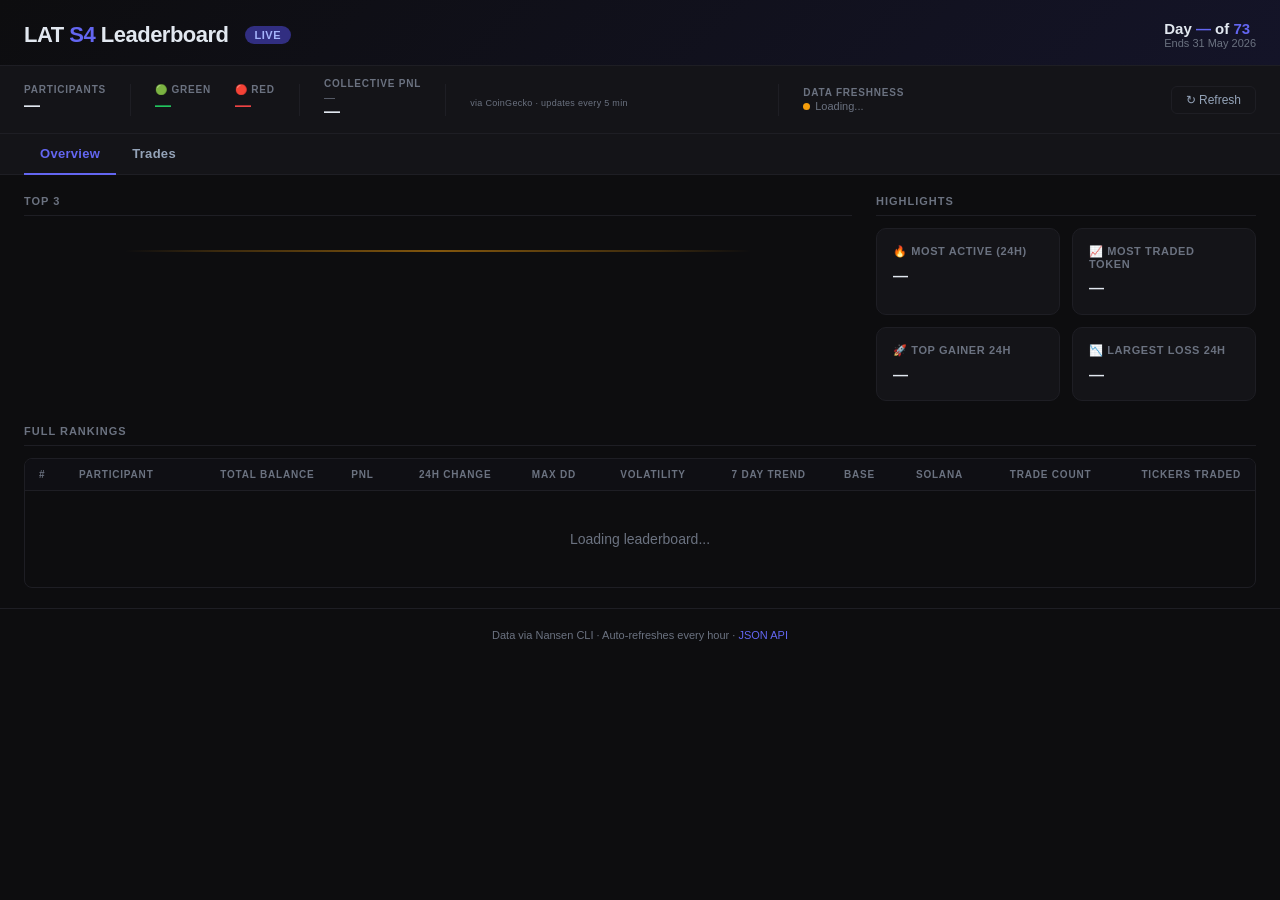
==== lat-s4-dashboard/static/index.html @ 16222329 "feat(s4): add upgrades" ====
<!DOCTYPE html>
<html lang="en">
<head>
<meta charset="UTF-8">
<meta name="viewport" content="width=device-width, initial-scale=1.0">
<title>LAT S4 Leaderboard</title>
<style>
  :root {
    --bg: #0d0d0f;
    --card: #141418;
    --border: #1e1e24;
    --green: #22c55e;
    --red: #ef4444;
    --gray: #6b7280;
    --text: #e2e8f0;
    --text-dim: #94a3b8;
    --accent: #6366f1;
    --accent-dim: #312e81;
    --gold: #f59e0b;
    --silver: #94a3b8;
    --bronze: #cd7c2f;
  }
  * { box-sizing: border-box; margin: 0; padding: 0; }
  body {
    background: var(--bg);
    color: var(--text);
    font-family: 'Inter', -apple-system, BlinkMacSystemFont, 'Segoe UI', sans-serif;
    font-size: 14px;
    min-height: 100vh;
  }
  a { color: var(--accent); text-decoration: none; }

  /* ── Header ── */
  .header {
    background: linear-gradient(135deg, #0d0d0f 0%, #141428 100%);
    border-bottom: 1px solid var(--border);
    padding: 20px 24px 16px;
    display: flex;
    align-items: center;
    justify-content: space-between;
    flex-wrap: wrap;
    gap: 12px;
  }
  .header-left { display: flex; align-items: center; gap: 16px; }
  .logo { font-size: 22px; font-weight: 800; letter-spacing: -0.5px; }
  .logo span { color: var(--accent); }
  .badge {
    background: var(--accent-dim);
    color: #a5b4fc;
    padding: 3px 10px;
    border-radius: 20px;
    font-size: 11px;
    font-weight: 600;
    letter-spacing: 0.5px;
    text-transform: uppercase;
  }
  .header-right {
    display: flex;
    align-items: center;
    gap: 20px;
    color: var(--text-dim);
    font-size: 13px;
  }
  .day-counter { font-size: 15px; font-weight: 700; color: var(--text); }
  .day-counter span { color: var(--accent); }
  .ends { font-size: 11px; color: var(--gray); }

  /* ── Stats Bar ── */
  .stats-bar {
    background: var(--card);
    border-bottom: 1px solid var(--border);
    padding: 12px 24px;
    display: flex;
    flex-wrap: wrap;
    gap: 24px;
    align-items: center;
  }
  .stat { display: flex; flex-direction: column; gap: 2px; }
  .stat-label { font-size: 10px; text-transform: uppercase; letter-spacing: 0.8px; color: var(--gray); font-weight: 600; }
  .stat-value { font-size: 16px; font-weight: 700; }
  .stat-value.green { color: var(--green); }
  .stat-value.red { color: var(--red); }
  .stat-value.gold { color: var(--gold); }
  .stat-sep { width: 1px; height: 32px; background: var(--border); }

  .collective-principal { font-size: 11px; color: var(--gray); }
  .collective-current { font-size: 16px; font-weight: 700; }
  .collective-current.green { color: var(--green); }
  .collective-current.red { color: var(--red); }

  .refresh-btn {
    margin-left: auto;
    background: transparent;
    border: 1px solid var(--border);
    color: var(--text-dim);
    padding: 6px 14px;
    border-radius: 6px;
    cursor: pointer;
    font-size: 12px;
    font-family: inherit;
    transition: all 0.15s;
  }
  .refresh-btn:hover { border-color: var(--accent); color: var(--accent); }
  .refresh-btn:disabled { opacity: 0.5; cursor: not-allowed; }
  .last-updated { font-size: 11px; color: var(--gray); }
  .macro-coin { display: flex; flex-direction: column; gap: 1px; min-width: 56px; }
  .macro-coin .macro-label { font-size: 10px; text-transform: uppercase; letter-spacing: 0.8px; color: var(--gray); font-weight: 700; }
  .macro-coin .macro-price { font-size: 12px; font-weight: 600; color: var(--text); }
  .macro-coin .macro-pct { font-size: 11px; font-weight: 700; }
  .macro-coin .macro-pct.green { color: var(--green); }
  .macro-coin .macro-pct.red { color: var(--red); }
  .macro-coin .macro-pct.gray { color: var(--gray); }

  /* ── Tabs ── */
  .tabs {
    display: flex;
    gap: 0;
    border-bottom: 1px solid var(--border);
    padding: 0 24px;
    background: var(--card);
  }
  .tab {
    background: none;
    border: none;
    border-bottom: 2px solid transparent;
    color: var(--text-dim);
    font-family: inherit;
    font-size: 13px;
    font-weight: 600;
    padding: 12px 16px;
    cursor: pointer;
    transition: all 0.15s;
    letter-spacing: 0.3px;
    margin-bottom: -1px;
  }
  .tab:hover { color: var(--text); }
  .tab.active { color: var(--accent); border-bottom-color: var(--accent); }
  .tab-content { display: none; }
  .tab-content.active { display: block; }

  /* ── Podium ── */
  /* ── Overview two-column layout ── */
  .overview-top {
    display: flex;
    gap: 24px;
    align-items: flex-start;
    margin-bottom: 8px;
  }
  .overview-podium {
    flex: 1;
    min-width: 0;
  }
  .overview-categories {
    width: 380px;
    flex-shrink: 0;
  }
  .category-grid {
    display: grid;
    grid-template-columns: 1fr 1fr;
    gap: 12px;
    margin-top: 12px;
  }
  .category-card {
    background: var(--card);
    border: 1px solid var(--border);
    border-radius: 10px;
    padding: 16px;
    display: flex;
    flex-direction: column;
    gap: 8px;
    transition: border-color 0.15s;
  }
  .category-card:hover { border-color: var(--accent); }
  .category-label { font-size: 11px; color: var(--gray); font-weight: 600; text-transform: uppercase; letter-spacing: 0.6px; }
  .category-value { font-size: 15px; font-weight: 700; color: var(--text); line-height: 1.3; }

  .podium-section { padding: 44px 24px 0; }
  .podium-wrapper {
    display: flex;
    justify-content: center;
    align-items: flex-end;
    gap: 12px;
    max-width: 540px;
    margin: 0 auto;
    position: relative;
  }
  /* subtle gold base/platform line */
  .podium-wrapper::after {
    content: '';
    position: absolute;
    bottom: 0;
    left: -8%;
    width: 116%;
    height: 2px;
    background: linear-gradient(90deg, transparent, rgba(245,158,11,0.2) 15%, rgba(245,158,11,0.5) 50%, rgba(245,158,11,0.2) 85%, transparent);
    pointer-events: none;
  }
  .podium-slot {
    display: flex;
    flex-direction: column;
    align-items: center;
    width: 148px;
  }
  .podium-avatar-area {
    display: flex;
    flex-direction: column;
    align-items: center;
    gap: 5px;
    margin-bottom: 0;
  }
  .podium-avatar {
    width: 64px;
    height: 64px;
    border-radius: 50%;
    object-fit: cover;
    border: 3px solid var(--border);
  }
  .podium-avatar-initials {
    width: 64px;
    height: 64px;
    border-radius: 50%;
    display: flex;
    align-items: center;
    justify-content: center;
    font-size: 22px;
    font-weight: 800;
    border: 3px solid var(--border);
  }
  .podium-slot.rank-1 .podium-avatar,
  .podium-slot.rank-1 .podium-avatar-initials {
    width: 72px; height: 72px;
    border-color: var(--gold);
    box-shadow: 0 0 20px rgba(245,158,11,0.5);
  }
  .podium-slot.rank-2 .podium-avatar,
  .podium-slot.rank-2 .podium-avatar-initials {
    border-color: var(--silver);
    box-shadow: 0 0 12px rgba(148,163,184,0.35);
  }
  .podium-slot.rank-3 .podium-avatar,
  .podium-slot.rank-3 .podium-avatar-initials {
    border-color: var(--bronze);
    box-shadow: 0 0 12px rgba(205,124,47,0.35);
  }
  .podium-name { font-weight: 700; font-size: 13px; text-align: center; margin-top: 6px; }
  .podium-claw { font-size: 11px; color: var(--text-dim); text-align: center; }
  .podium-usd { font-size: 14px; font-weight: 700; text-align: center; margin-top: 2px; }
  .podium-pct { font-size: 12px; font-weight: 600; text-align: center; }
  .podium-pct.green { color: var(--green); }
  .podium-pct.red { color: var(--red); }

  /* 3D block */
  .podium-pedestal {
    width: 148px;
    border-radius: 3px 3px 0 0;
    display: flex;
    align-items: center;
    justify-content: center;
    background: #1a1a1a;
    margin-top: 10px;
  }
  .podium-slot.rank-1 .podium-pedestal {
    height: 120px;
    border-top: 4px solid var(--gold);
    box-shadow:
      0 -6px 28px rgba(245,158,11,0.3),
      inset 0 1px 0 rgba(245,158,11,0.15),
      5px 5px 0 rgba(0,0,0,0.5);
  }
  .podium-slot.rank-2 .podium-pedestal {
    height: 85px;
    border-top: 4px solid var(--silver);
    box-shadow:
      5px 5px 0 rgba(0,0,0,0.5),
      inset 0 1px 0 rgba(148,163,184,0.1);
  }
  .podium-slot.rank-3 .podium-pedestal {
    height: 65px;
    border-top: 4px solid var(--bronze);
    box-shadow:
      5px 5px 0 rgba(0,0,0,0.5),
      inset 0 1px 0 rgba(205,124,47,0.1);
  }
  .podium-rank-label {
    font-size: 40px;
    font-weight: 900;
    line-height: 1;
    letter-spacing: -1px;
  }
  .rank-1 .podium-rank-label { color: var(--gold); opacity: 0.9; }
  .rank-2 .podium-rank-label { color: var(--silver); opacity: 0.8; }
  .rank-3 .podium-rank-label { color: var(--bronze); opacity: 0.8; }

  /* ── Main content ── */
  .main { padding: 20px 24px; }

  /* ── Section headers ── */
  .section-header {
    font-size: 11px;
    text-transform: uppercase;
    letter-spacing: 1px;
    color: var(--gray);
    font-weight: 700;
    margin-bottom: 12px;
    padding-bottom: 8px;
    border-bottom: 1px solid var(--border);
  }

  /* ── Table ── */
  .table-wrap { overflow-x: auto; border-radius: 8px; border: 1px solid var(--border); }
  table { width: 100%; border-collapse: collapse; }
  thead { position: sticky; top: 0; z-index: 10; }
  th {
    background: #0f0f14;
    color: var(--gray);
    font-size: 10px;
    text-transform: uppercase;
    letter-spacing: 0.8px;
    font-weight: 700;
    padding: 10px 14px;
    text-align: left;
    white-space: nowrap;
    border-bottom: 1px solid var(--border);
  }
  th.right { text-align: right; }
  td {
    padding: 11px 14px;
    border-bottom: 1px solid var(--border);
    white-space: nowrap;
  }
  tr:last-child td { border-bottom: none; }
  tr:hover td { background: rgba(99, 102, 241, 0.04); }

  .rank-cell { width: 40px; }
  .rank { color: var(--gray); font-size: 13px; font-weight: 600; }
  .medal { font-size: 16px; }
  .name-cell { font-weight: 600; width: 120px; max-width: 120px; }
  .claw-label { color: var(--text-dim); font-size: 12px; font-weight: 400; }
  .pct { font-weight: 700; font-size: 14px; text-align: right; }
  .pct.green { color: var(--green); }
  .pct.red { color: var(--red); }
  .pct.gray { color: var(--gray); }
  .usd { text-align: right; color: var(--text-dim); }
  .usd-main { text-align: right; font-weight: 600; }
  .no-data { color: var(--gray); font-size: 12px; font-style: italic; }

  /* ── Dense trades table ── */
  .trades-table td { padding: 7px 12px; font-size: 12px; }
  .trades-table th { padding: 8px 12px; }
  .chain-tag {
    font-size: 10px;
    padding: 2px 6px;
    border-radius: 4px;
    font-weight: 600;
    text-transform: uppercase;
    letter-spacing: 0.5px;
  }
  .chain-tag.base { background: #1d3a6e; color: #60a5fa; }
  .chain-tag.solana { background: #1d2e4a; color: #a78bfa; }
  .tx-link { font-family: monospace; font-size: 11px; }

  /* ── Loading skeleton ── */
  .skeleton {
    background: linear-gradient(90deg, var(--card) 25%, #1a1a22 50%, var(--card) 75%);
    background-size: 200% 100%;
    animation: shimmer 1.5s infinite;
    border-radius: 4px;
    display: inline-block;
  }
  @keyframes shimmer { 0% { background-position: 200% 0; } 100% { background-position: -200% 0; } }

  /* ── Footer ── */
  .footer {
    text-align: center;
    padding: 20px;
    color: var(--gray);
    font-size: 11px;
    border-top: 1px solid var(--border);
  }

  /* ── Status dot ── */
  .dot { width: 7px; height: 7px; border-radius: 50%; display: inline-block; margin-right: 5px; }
  .dot.live { background: var(--green); animation: pulse 2s infinite; }
  .dot.loading { background: var(--gold); }
  @keyframes pulse { 0%, 100% { opacity: 1; } 50% { opacity: 0.4; } }

  /* ── Trade filters ── */
  .trades-filters {
    display: flex;
    gap: 10px;
    margin-bottom: 12px;
    align-items: center;
    flex-wrap: wrap;
  }
  .filter-select {
    background: var(--card);
    border: 1px solid var(--border);
    color: var(--text);
    padding: 5px 10px;
    border-radius: 6px;
    font-family: inherit;
    font-size: 12px;
    cursor: pointer;
  }
  .filter-select:focus { outline: 1px solid var(--accent); }
  .pnl-pos { color: var(--green); font-weight: 600; text-align: right; }
  .pnl-neg { color: var(--red); font-weight: 600; text-align: right; }
  .pnl-open { color: var(--text-dim); text-align: right; font-style: italic; font-size: 11px; }
  .pnl-dash { color: var(--gray); text-align: right; }

  /* ── Participant Drawer ── */
  .drawer-overlay {
    position: fixed;
    inset: 0;
    background: rgba(0,0,0,0.5);
    z-index: 999;
    display: none;
  }
  .drawer-overlay.open { display: block; }

  .participant-drawer {
    position: fixed;
    right: 0;
    top: 0;
    height: 100vh;
    width: 40%;
    min-width: 320px;
    background: var(--card);
    border-left: 1px solid var(--border);
    z-index: 1000;
    transform: translateX(100%);
    transition: transform 0.25s ease;
    overflow-y: auto;
    padding: 24px;
  }
  .participant-drawer.open { transform: translateX(0); }

  .drawer-header {
    display: flex;
    align-items: flex-start;
    gap: 14px;
    margin-bottom: 20px;
  }
  .drawer-avatar {
    width: 56px;
    height: 56px;
    border-radius: 50%;
    display: flex;
    align-items: center;
    justify-content: center;
    font-size: 22px;
    font-weight: 800;
    flex-shrink: 0;
    border: 2px solid var(--border);
  }
  .drawer-info { flex: 1; min-width: 0; }
  .drawer-name { font-size: 18px; font-weight: 700; }
  .drawer-claw { font-size: 13px; color: var(--text-dim); margin-top: 2px; }
  .drawer-badges { font-size: 16px; margin-top: 6px; letter-spacing: 2px; }
  .drawer-close {
    background: transparent;
    border: 1px solid var(--border);
    color: var(--text-dim);
    width: 32px;
    height: 32px;
    border-radius: 6px;
    cursor: pointer;
    font-size: 16px;
    display: flex;
    align-items: center;
    justify-content: center;
    flex-shrink: 0;
    font-family: inherit;
    line-height: 1;
  }
  .drawer-close:hover { border-color: var(--accent); color: var(--text); }

  .drawer-stats-strip {
    display: grid;
    grid-template-columns: repeat(4, 1fr);
    gap: 12px;
    margin-bottom: 20px;
  }
  .drawer-stat-card {
    background: var(--bg);
    border: 1px solid var(--border);
    border-radius: 8px;
    padding: 12px;
  }
  .drawer-stat-label { font-size: 10px; text-transform: uppercase; letter-spacing: 0.8px; color: var(--gray); font-weight: 600; margin-bottom: 4px; }
  .drawer-stat-value { font-size: 15px; font-weight: 700; }
  .drawer-stat-value.green { color: var(--green); }
  .drawer-stat-value.red { color: var(--red); }

  .drawer-section { margin-bottom: 20px; }
  .drawer-section-title {
    font-size: 10px;
    text-transform: uppercase;
    letter-spacing: 1px;
    color: var(--gray);
    font-weight: 700;
    margin-bottom: 10px;
    padding-bottom: 6px;
    border-bottom: 1px solid var(--border);
  }

  .name-btn {
    background: none;
    border: none;
    color: var(--text);
    font-family: inherit;
    font-size: inherit;
    font-weight: 600;
    cursor: pointer;
    padding: 0;
    text-align: left;
  }
  .name-btn:hover { color: var(--accent); text-decoration: underline; }

  /* ── Mobile ── */
  @media (max-width: 900px) {
    .podium-slot { width: 110px; }
    .podium-pedestal { width: 110px; }
    .podium-rank-label { font-size: 32px; }
    .header { flex-direction: column; align-items: flex-start; }
    .overview-top { flex-direction: column; }
    .overview-categories { width: 100%; }
  }
  @media (max-width: 600px) {
    .main { padding: 12px; }
    .stats-bar { gap: 16px; padding: 12px; }
    .podium-section { padding: 20px 12px 8px; }
    .tabs { padding: 0 12px; }
  }
</style>
</head>
<body>

<!-- Header -->
<div class="header">
  <div class="header-left">
    <div class="logo">LAT <span>S4</span> Leaderboard</div>
    <div class="badge">Live</div>
  </div>
  <div class="header-right">
    <div>
      <div class="day-counter">Day <span id="day-num">—</span> of <span id="total-days">73</span></div>
      <div class="ends" id="countdown-timer">Ends 31 May 2026</div>
    </div>
  </div>
</div>

<!-- Stats Bar -->
<div class="stats-bar">
  <div class="stat">
    <div class="stat-label">Participants</div>
    <div class="stat-value" id="stat-participants">—</div>
  </div>
  <div class="stat-sep"></div>
  <div class="stat">
    <div class="stat-label">🟢 Green</div>
    <div class="stat-value green" id="stat-green">—</div>
  </div>
  <div class="stat">
    <div class="stat-label">🔴 Red</div>
    <div class="stat-value red" id="stat-red">—</div>
  </div>
  <div class="stat-sep"></div>
  <div class="stat">
    <div class="stat-label">Collective PnL</div>
    <div id="stat-collective-wrap">
      <div class="collective-principal" id="stat-collective-principal">—</div>
      <div class="collective-current" id="stat-collective">—</div>
    </div>
  </div>
  <div class="stat-sep"></div>
  <div class="stat" id="macro-prices" style="display:flex;flex-direction:column;gap:6px">
    <div style="display:flex;flex-direction:row;gap:20px;align-items:flex-end">
    <div class="macro-coin" id="macro-BTC"></div>
    <div class="macro-coin" id="macro-ETH"></div>
    <div class="macro-coin" id="macro-SOL"></div>
    <div class="macro-coin" id="macro-HYPE"></div>
    </div>
    <div style="font-size:9px;color:var(--gray);letter-spacing:0.3px">via CoinGecko · updates every 5 min</div>
  </div>
  <div class="stat-sep"></div>
  <div class="stat">
    <div class="stat-label">Data freshness</div>
    <div class="last-updated"><span class="dot loading" id="status-dot"></span><span id="last-updated">Loading...</span></div>
  </div>
  <button class="refresh-btn" id="refresh-btn" onclick="manualRefresh()">↻ Refresh</button>
</div>

<!-- Tabs -->
<div class="tabs">
  <button class="tab active" id="tab-btn-leaderboard" onclick="showTab('leaderboard')">Overview</button>
  <button class="tab" id="tab-btn-trades" onclick="showTab('trades')">Trades</button>
</div>

<!-- Main Content -->
<div class="main">

  <!-- Tab: Leaderboard -->
  <div id="tab-leaderboard" class="tab-content active">

    <!-- Top section: podium left + categories right -->
    <div class="overview-top">
      <div class="overview-podium">
        <div class="section-header">Top 3</div>
        <div class="podium-section" style="padding:24px 0 0">
          <div class="podium-wrapper" id="podium-container"></div>
        </div>
      </div>
      <div class="overview-categories">
        <div class="section-header">Highlights</div>
        <div class="category-grid">
          <div class="category-card">
            <div class="category-label">🔥 Most Active (24h)</div>
            <div class="category-value" id="stat-most-active">—</div>
          </div>
          <div class="category-card">
            <div class="category-label">📈 Most Traded Token</div>
            <div class="category-value" id="stat-top-token">—</div>
          </div>
          <div class="category-card">
            <div class="category-label">🚀 Top Gainer 24h</div>
            <div class="category-value" id="stat-top-gainer-24h">—</div>
          </div>
          <div class="category-card">
            <div class="category-label">📉 Largest Loss 24h</div>
            <div class="category-value" id="stat-largest-loss">—</div>
          </div>
        </div>
      </div>
    </div>

    <div class="section-header" style="margin-top:24px">Full Rankings</div>
    <div class="table-wrap">
      <table>
        <thead>
          <tr>
            <th class="rank-cell">#</th>
            <th>Participant</th>
            <th class="right">Total Balance</th>
            <th class="right">PnL</th>
            <th class="right">24h Change</th>
            <th class="right">Max DD</th>
            <th class="right">Volatility</th>
            <th class="right">7 Day Trend</th>
            <th class="right">Base</th>
            <th class="right">Solana</th>
            <th class="right">Trade Count</th>
            <th class="right">Tickers Traded</th>
          </tr>
        </thead>
        <tbody id="leaderboard-body">
          <tr><td colspan="12" style="text-align:center;padding:40px;color:var(--gray)">Loading leaderboard...</td></tr>
        </tbody>
      </table>
    </div>
  </div>

  <!-- Tab: Trades -->
  <div id="tab-trades" class="tab-content">
    <div class="section-header">All Trades — Full Competition (Mar 20 – May 31)</div>
    <div class="trades-filters">
      <select class="filter-select" id="filter-claw" onchange="applyTradeFilters()">
        <option value="">All Claws</option>
      </select>
      <select class="filter-select" id="filter-chain" onchange="applyTradeFilters()">
        <option value="">All Chains</option>
        <option value="Base">Base</option>
        <option value="Solana">Solana</option>
      </select>
      <select class="filter-select" id="filter-type" onchange="applyTradeFilters()">
        <option value="">All Types</option>
        <option value="buy">Buy</option>
        <option value="sell">Sell</option>
        <option value="swap">Swap</option>
      </select>
      <select class="filter-select" id="filter-outcome" onchange="applyTradeFilters()">
        <option value="">All Outcomes</option>
        <option value="win">Winning (>$0)</option>
        <option value="loss">Losing (<$0)</option>
      </select>
    </div>
    <div class="table-wrap">
      <table class="trades-table">
        <thead>
          <tr>
            <th>Claw</th>
            <th>Chain</th>
            <th>Sold</th>
            <th>Received</th>
            <th class="right">Size (USD)</th>
            <th>Timestamp</th>
            <th>Tx Hash</th>
            <th class="right">PnL</th>
          </tr>
        </thead>
        <tbody id="trades-body">
          <tr><td colspan="8" style="text-align:center;padding:40px;color:var(--gray)">Loading trades...</td></tr>
        </tbody>
      </table>
    </div>
  </div>

</div>

<!-- Participant Drawer Overlay -->
<div class="drawer-overlay" id="drawer-overlay" onclick="closeDrawer()"></div>

<!-- Participant Drawer -->
<div class="participant-drawer" id="participant-drawer">
  <div class="drawer-header">
    <div class="drawer-avatar" id="drawer-avatar"></div>
    <div class="drawer-info">
      <div class="drawer-name" id="drawer-name"></div>
      <div class="drawer-claw" id="drawer-claw"></div>
      <div class="drawer-badges" id="drawer-badges"></div>
    </div>
    <button class="drawer-close" onclick="closeDrawer()">✕</button>
  </div>
  <div class="drawer-stats-strip" id="drawer-stats-strip"></div>
  <div class="drawer-section">
    <div class="drawer-section-title">Portfolio Split</div>
    <div id="drawer-comp-wrap" style="display:flex;gap:8px;flex-wrap:wrap"></div>
  </div>
  <div class="drawer-section">
    <div class="drawer-section-title">Stats</div>
    <div class="category-grid" id="drawer-stats-grid"></div>
  </div>
  <div class="drawer-section">
    <div class="drawer-section-title">Holdings</div>
    <div id="drawer-holdings-wrap">
      <div style="color:var(--gray);font-size:12px;padding:12px 0">Loading holdings...</div>
    </div>
  </div>
  <div class="drawer-section">
    <div class="drawer-section-title">Trade History</div>
    <div class="table-wrap">
      <table class="trades-table">
        <thead>
          <tr>
            <th>Date</th>
            <th>Type</th>
            <th>Sold → Received</th>
            <th class="right">Size ($)</th>
            <th class="right">PnL</th>
          </tr>
        </thead>
        <tbody id="drawer-trades-body"></tbody>
      </table>
    </div>
  </div>
</div>

<!-- Footer -->
<div class="footer">
  Data via Nansen CLI · Auto-refreshes every hour · <a id="json-api-link" href="#">JSON API</a>
  <script>document.getElementById('json-api-link').href = (window.location.pathname.replace(/\/+$/, '')) + '/api/leaderboard';</script>
</div>

<script>
const MEDALS = ['🥇', '🥈', '🥉'];

function renderSparkline(values) {
  if (!values || values.length < 2) {
    return '<span style="color:var(--gray);font-size:11px">—</span>';
  }
  const W = 80, H = 24, PAD = 2;
  const min = Math.min(...values);
  const max = Math.max(...values);
  const range = max - min || 1;
  const pts = values.map((v, i) => {
    const x = (i / (values.length - 1)) * W;
    const y = H - PAD - ((v - min) / range) * (H - PAD * 2);
    return `${x.toFixed(1)},${y.toFixed(1)}`;
  }).join(' ');
  const first = values[0], last = values[values.length - 1];
  const color = last >= first ? 'var(--green)' : 'var(--red)';
  return `<svg width="${W}" height="${H}" viewBox="0 0 ${W} ${H}" xmlns="http://www.w3.org/2000/svg"><polyline points="${pts}" fill="none" stroke="${color}" stroke-width="1.5" stroke-linejoin="round" stroke-linecap="round"/></svg>`;
}

function fmtUsd(v) {
  if (v === null || v === undefined) return '—';
  return '$' + parseFloat(v).toFixed(2);
}

function fmtUsdCompact(v) {
  if (v === null || v === undefined) return '—';
  const n = parseFloat(v);
  if (n >= 1000) return '$' + (n / 1000).toFixed(1) + 'k';
  return '$' + n.toFixed(0);
}

function fmtPct(v) {
  if (v === null || v === undefined) return null;
  const s = parseFloat(v).toFixed(2);
  return (v >= 0 ? '+' : '') + s + '%';
}

function timeAgo(isoStr) {
  if (!isoStr) return 'never';
  const d = new Date(isoStr);
  const diffMs = Date.now() - d.getTime();
  const mins = Math.floor(diffMs / 60000);
  if (mins < 1) return 'just now';
  if (mins < 60) return `${mins}m ago`;
  const hrs = Math.floor(mins / 60);
  if (hrs < 24) return `${hrs}h ago`;
  return d.toLocaleDateString();
}

function fmtTime(isoStr) {
  if (!isoStr) return '';
  try {
    const d = new Date(isoStr);
    return d.toUTCString().slice(0, 22);
  } catch { return isoStr.slice(0, 16); }
}

const BASE = window.location.pathname.replace(/\/+$/, '');

async function apiFetch(path) {
  return fetch(BASE + path);
}

function showTab(name) {
  ['leaderboard', 'trades'].forEach(t => {
    document.getElementById(`tab-${t}`).classList.toggle('active', t === name);
    document.getElementById(`tab-btn-${t}`).classList.toggle('active', t === name);
  });
}

async function loadStats() {
  try {
    const r = await apiFetch('/api/stats');
    const d = await r.json();
    document.getElementById('day-num').textContent = d.day || '—';
    document.getElementById('total-days').textContent = d.total_days || '73';
    document.getElementById('stat-participants').textContent = d.participant_count || '—';
    document.getElementById('stat-green').textContent = d.green_count ?? '—';
    document.getElementById('stat-red').textContent = d.red_count ?? '—';

    // Collective PnL: initial principal → current (pct)
    const initial = (d.participant_count || 0) * 100;
    document.getElementById('stat-collective-principal').textContent =
      `${fmtUsdCompact(initial)} initial`;
    const collPct = fmtPct(d.collective_pct);
    const collClass = (d.collective_pct || 0) >= 0 ? 'green' : 'red';
    const el = document.getElementById('stat-collective');
    el.className = `collective-current ${collClass}`;
    el.textContent = collPct ? `${fmtUsd(d.collective_usd)} (${collPct})` : '—';

    const dot = document.getElementById('status-dot');
    const upd = document.getElementById('last-updated');
    if (d.loading) {
      dot.className = 'dot loading';
      upd.textContent = 'Fetching data...';
    } else {
      dot.className = 'dot live';
      upd.textContent = d.refreshed_at ? timeAgo(d.refreshed_at) : 'unknown';
    }

    // Most Active (24h)
    const maEl = document.getElementById('stat-most-active');
    if (maEl) {
      if (d.most_active_claw && d.most_active_trades > 0) {
        maEl.textContent = `${d.most_active_claw} 🔥 ${d.most_active_trades}`;
      } else { maEl.textContent = '—'; }
    }

    // Most Traded token
    const ttEl = document.getElementById('stat-top-token');
    if (ttEl) {
      ttEl.textContent = d.top_token ? `${d.top_token} (${d.top_token_count}x)` : '—';
    }

    // Top Gainer 24h
    const tgEl = document.getElementById('stat-top-gainer-24h');
    if (tgEl) {
      if (d.top_gainer_claw && d.top_gainer_pct != null) {
        const s = (d.top_gainer_pct >= 0 ? '+' : '') + parseFloat(d.top_gainer_pct).toFixed(2) + '%';
        tgEl.textContent = `${d.top_gainer_claw} ${s}`;
        tgEl.className = `stat-value ${d.top_gainer_pct >= 0 ? 'green' : 'red'}`;
      } else {
        tgEl.textContent = '—';
        tgEl.className = 'stat-value';
      }
    }

    // Largest Loss 24h
    const mcEl = document.getElementById('stat-largest-loss');
    if (mcEl) {
      if (d.largest_loss_claw && d.largest_loss_pct != null) {
        const pct = parseFloat(d.largest_loss_pct).toFixed(2);
        mcEl.innerHTML = `${d.largest_loss_claw} <span style="color:var(--red)">${pct}%</span>`;
      } else { mcEl.textContent = '—'; }
    }
    window._statsCache = d;
  } catch (e) {
    console.error('stats error', e);
  }
}

async function loadPodium() {
  try {
    const r = await apiFetch('/api/podium');
    const d = await r.json();
    const container = document.getElementById('podium-container');
    if (!d.podium || d.podium.length === 0) {
      container.innerHTML = '';
      return;
    }

    // Classic podium order: 2nd left, 1st centre, 3rd right
    const slots = [
      d.podium.find(p => p.rank === 2),
      d.podium.find(p => p.rank === 1),
      d.podium.find(p => p.rank === 3),
    ].filter(Boolean);

    const avatarBg = { 1: '#2a2010', 2: '#1e2128', 3: '#211810' };

    container.innerHTML = slots.map(p => {
      const pct = fmtPct(p.pct_change);
      const pctClass = p.pct_change === null ? '' : p.pct_change >= 0 ? 'green' : 'red';
      const initial = (p.name || '?')[0].toUpperCase();
      const bg = avatarBg[p.rank] || '#1a1a22';
      const avatarEl = p.avatar_url
        ? `<img class="podium-avatar" src="${p.avatar_url}" alt="${p.name}"
             onerror="this.outerHTML='<div class=&quot;podium-avatar-initials&quot; style=&quot;background:${bg}&quot;>${initial}</div>'">`
        : `<div class="podium-avatar-initials" style="background:${bg}">${initial}</div>`;
      const medals = { 1: '🥇', 2: '🥈', 3: '🥉' };
      return `<div class="podium-slot rank-${p.rank}">
        <div class="podium-avatar-area">
          ${avatarEl}
          <div class="podium-name">${medals[p.rank]} ${p.name}</div>
          <div class="podium-claw">${p.claw}</div>
          <div class="podium-usd">${fmtUsd(p.total_usd)}</div>
          <div class="podium-pct ${pctClass}">${pct || '—'}</div>
        </div>
        <div class="podium-pedestal">
          <span class="podium-rank-label">${p.rank}</span>
        </div>
      </div>`;
    }).join('');
  } catch (e) {
    console.error('podium error', e);
  }
}

async function loadLeaderboard() {
  try {
    const r = await apiFetch('/api/leaderboard');
    const d = await r.json();
    const tbody = document.getElementById('leaderboard-body');

    if (d.loading || !d.leaderboard || d.leaderboard.length === 0) {
      tbody.innerHTML = `<tr><td colspan="12" style="text-align:center;padding:40px;color:var(--gray)">
        ${d.loading ? 'Fetching data from Nansen... (this takes ~2 min on first load)' : 'No data yet'}
      </td></tr>`;
      return;
    }

    const max24h = Math.max(...d.leaderboard.map(e => e.trades_24h || 0));
    // Fetch stats to get highlight claw handles for badges
    let topGainerClaw = null, largestLossClaw = null;
    try {
      const sr = await apiFetch('/api/stats');
      const sd = await sr.json();
      topGainerClaw = sd.top_gainer_claw || null;
      largestLossClaw = sd.largest_loss_claw || null;
    } catch(_) {}

    window._leaderboardCache = d.leaderboard;
    tbody.innerHTML = d.leaderboard.map((e, i) => {
      const medal = i < 3 ? `<span class="medal">${MEDALS[i]}</span>` : `<span class="rank">${e.rank}</span>`;
      const pct = fmtPct(e.pct_change);
      const pctClass = e.pct_change === null ? 'gray' : e.pct_change >= 0 ? 'green' : 'red';
      const totalStr = e.has_data ? fmtUsd(e.total_usd) : '<span class="no-data">—</span>';
      const baseStr = e.base_usd > 0 ? fmtUsd(e.base_usd) : '<span class="no-data">—</span>';
      const solStr = e.sol_usd > 0 ? fmtUsd(e.sol_usd) : '<span class="no-data">—</span>';

      const tradeCount = e.trade_count ?? '—';
      const uniqueTickers = e.unique_tickers ?? '—';

      const fireBadge = (max24h > 0 && (e.trades_24h || 0) === max24h) ? ' 🔥' : '';
      const gainerBadge = (topGainerClaw && e.claw === topGainerClaw) ? ' 🚀' : '';
      const lossBadge = (largestLossClaw && e.claw === largestLossClaw) ? ' 📉' : '';
      const sleepBadge = (e.trade_count === 0 || e.trade_count == null) ? ' 😴' : '';
      
      const pct24h = e.pct_change_24h;
      const pct24hStr = pct24h != null ? fmtPct(pct24h) : null;
      const pct24hClass = pct24h == null ? 'gray' : pct24h >= 0 ? 'green' : 'red';
      const maxDD = e.max_drawdown != null ? e.max_drawdown.toFixed(1) + '%' : '—';
      const vol = e.volatility != null ? e.volatility.toFixed(1) : '—';

      return `<tr>
        <td class="rank-cell">${medal}</td>
        <td class="name-cell">
          <button class="name-btn" data-participant="${e.name.replace(/"/g,'&quot;')}">${e.name}</button>${fireBadge}${gainerBadge}${lossBadge}${sleepBadge}<br>
          <span class="claw-label">${e.claw}</span>
        </td>
        <td class="usd-main">${totalStr}</td>
        <td class="pct ${pctClass}">${pct || '—'}</td>
        <td class="pct ${pct24hClass}">${pct24hStr || '—'}</td>
        <td class="usd" style="text-align:right">${maxDD}</td>
        <td class="usd" style="text-align:right">${vol}</td>
        <td style="text-align:right;vertical-align:middle;padding:6px 14px">${renderSparkline(e.history || [])}</td>
        <td class="usd">${baseStr}</td>
        <td class="usd">${solStr}</td>
        <td class="usd" style="text-align:right">${tradeCount}</td>
        <td class="usd" style="text-align:right">${uniqueTickers}</td>
      </tr>`;
    }).join('');
  } catch (e) {
    console.error('leaderboard error', e);
  }
}

let _allTrades = [];

async function loadTrades() {
  try {
    const r = await apiFetch('/api/trades');
    const d = await r.json();
    _allTrades = d.trades || [];
    window._tradesCache = _allTrades;

    const clawSelect = document.getElementById('filter-claw');
    if (clawSelect) {
      const existing = new Set([...clawSelect.options].slice(1).map(o => o.value));
      const claws = [...new Set(_allTrades.map(t => t.claw || t.name))].sort();
      claws.forEach(c => {
        if (!existing.has(c)) {
          const opt = document.createElement('option');
          opt.value = c; opt.textContent = c;
          clawSelect.appendChild(opt);
        }
      });
    }

    applyTradeFilters();
  } catch (e) {
    console.error('trades error', e);
  }
}

function applyTradeFilters() {
  const tbody = document.getElementById('trades-body');
  const clawFilter = (document.getElementById('filter-claw') || {}).value || '';
  const chainFilter = (document.getElementById('filter-chain') || {}).value || '';
  const typeFilter = (document.getElementById('filter-type') || {}).value || '';
  const outcomeFilter = (document.getElementById('filter-outcome') || {}).value || '';

  let trades = _allTrades;
  if (clawFilter) trades = trades.filter(t => (t.claw || t.name) === clawFilter);
  if (chainFilter) trades = trades.filter(t => t.chain === chainFilter);
  if (typeFilter) trades = trades.filter(t => t.trade_type === typeFilter);
  if (outcomeFilter) {
    if (outcomeFilter === 'win') trades = trades.filter(t => t.realized_pnl > 0);
    if (outcomeFilter === 'loss') trades = trades.filter(t => t.realized_pnl < 0);
  }

  if (!trades || trades.length === 0) {
    tbody.innerHTML = '<tr><td colspan="8" style="text-align:center;padding:40px;color:var(--gray)">No trades found</td></tr>';
    return;
  }

  tbody.innerHTML = trades.map(t => {
    const chainClass = t.chain === 'Base' ? 'base' : 'solana';
    const usdStr = t.usd_value > 0 ? `$${parseFloat(t.usd_value).toFixed(2)}` : '—';
    const timeStr = t.timestamp ? fmtTime(t.timestamp) : '—';
    let txEl = '—';
    if (t.tx_hash) {
      const explorer = t.chain === 'Base'
        ? `https://basescan.org/tx/${t.tx_hash}`
        : `https://solscan.io/tx/${t.tx_hash}`;
      txEl = `<a class="tx-link" href="${explorer}" target="_blank" rel="noopener">${t.tx_hash.slice(0, 8)}…</a>`;
    }
    let pnlCell;
    if (t.trade_type === 'buy') {
      pnlCell = '<td class="pnl-open">Open</td>';
    } else if (t.trade_type === 'sell' && t.realized_pnl != null) {
      const cls = t.realized_pnl >= 0 ? 'pnl-pos' : 'pnl-neg';
      const sign = t.realized_pnl >= 0 ? '+' : '';
      pnlCell = `<td class="${cls}">${sign}$${Math.abs(t.realized_pnl).toFixed(2)}</td>`;
    } else if (t.trade_type === 'sell') {
      pnlCell = '<td class="pnl-open">—</td>';
    } else {
      pnlCell = '<td class="pnl-dash">—</td>';
    }
    return `<tr>
      <td>${t.claw || t.name}</td>
      <td><span class="chain-tag ${chainClass}">${t.chain}</span></td>
      <td>${t.sent}</td>
      <td>${t.received}</td>
      <td class="usd-main">${usdStr}</td>
      <td style="color:var(--text-dim)">${timeStr}</td>
      <td>${txEl}</td>
      ${pnlCell}
    </tr>`;
  }).join('');
}

async function refreshAll() {
  await Promise.all([loadStats(), loadLeaderboard(), loadTrades(), loadPodium()]);
}

async function manualRefresh() {
  const btn = document.getElementById('refresh-btn');
  btn.disabled = true;
  btn.textContent = '↻ Refreshing...';
  try {
    const r = await apiFetch('/api/refresh');
    const d = await r.json();
    if (d.status === 'rate_limited') {
      const mins = Math.ceil(d.retry_in_seconds / 60);
      btn.textContent = `Wait ${mins}m`;
      setTimeout(() => { btn.disabled = false; btn.textContent = '↻ Refresh'; }, d.retry_in_seconds * 1000);
    } else {
      btn.textContent = '↻ Triggered!';
      setTimeout(refreshAll, 3000);
      setTimeout(() => { btn.disabled = false; btn.textContent = '↻ Refresh'; }, 5000);
    }
  } catch (e) {
    btn.disabled = false;
    btn.textContent = '↻ Refresh';
  }
}

async function loadMacroPrices() {
  try {
    const ids = ['bitcoin', 'ethereum', 'solana', 'hyperliquid'].join(',');
    const url = `https://api.coingecko.com/api/v3/simple/price?ids=${ids}&vs_currencies=usd&include_24hr_change=true`;
    const r = await fetch(url);
    const d = await r.json();
    const map = { bitcoin:'BTC', ethereum:'ETH', solana:'SOL', hyperliquid:'HYPE' };
    for (const [id, sym] of Object.entries(map)) {
      const el = document.getElementById(`macro-${sym}`);
      if (!el) continue;
      const coin = d[id];
      if (!coin) continue;
      const price = coin.usd;
      const pct = coin.usd_24h_change;
      const cls = pct == null ? 'gray' : pct >= 0 ? 'green' : 'red';
      const priceStr = price >= 1000 ? '$' + price.toLocaleString(undefined, {maximumFractionDigits: 0}) : '$' + price.toFixed(2);
      el.innerHTML = `<div class="macro-label">${sym}</div><div class="macro-price">${priceStr}</div><div class="macro-pct ${cls}">${(pct||0).toFixed(2)}%</div>`;
    }
  } catch (e) {}
}
loadMacroPrices();
setInterval(loadMacroPrices, 300000);

function openDrawer(name) {
  const lb = window._leaderboardCache || [];
  const entry = lb.find(e => e.name === name);
  if (!entry) return;

  const initial = (name || '?')[0].toUpperCase();
  const av = document.getElementById('drawer-avatar');
  av.style.background = '#1a1a22';
  av.textContent = initial;

  document.getElementById('drawer-name').textContent = name;
  document.getElementById('drawer-claw').textContent = entry.claw || '';

  const pct = fmtPct(entry.pct_change);
  const pctCls = entry.pct_change >= 0 ? 'green' : 'red';
  document.getElementById('drawer-stats-strip').innerHTML = `
    <div class="drawer-stat-card"><div class="drawer-stat-label">Balance</div><div class="drawer-stat-value">${fmtUsd(entry.total_usd)}</div></div>
    <div class="drawer-stat-card"><div class="drawer-stat-label">PnL</div><div class="drawer-stat-value ${pctCls}">${pct||'—'}</div></div>
  `;

  // Key stats grid
  const allTrades = window._tradesCache || [];
  const myTrades = allTrades.filter(t => t.name === name);
  const realized = myTrades.filter(t => t.realized_pnl != null);
  const winRate = realized.length > 0 ? Math.round(realized.filter(t => t.realized_pnl > 0).length / realized.length * 100) + '%' : '—';
  const avgPnL = realized.length > 0 ? realized.reduce((a, b) => a + b.realized_pnl, 0) / realized.length : 0;

  document.getElementById('drawer-stats-grid').innerHTML = `
    <div class="category-card"><div class="category-label">Max Drawdown</div><div class="category-value">${entry.max_drawdown?.toFixed(1)}%</div></div>
    <div class="category-card"><div class="category-label">Volatility</div><div class="category-value">${entry.volatility?.toFixed(1)}</div></div>
    <div class="category-card"><div class="category-label">Avg Trade PnL</div><div class="category-value">$${avgPnL.toFixed(2)}</div></div>
    <div class="category-card"><div class="category-label">Win Rate</div><div class="category-value">${winRate}</div></div>
  `;

  // Composition
  const compWrap = document.getElementById('drawer-comp-wrap');
  if (entry.composition) {
    compWrap.innerHTML = Object.entries(entry.composition).filter(([_, v]) => v > 0).map(([k, v]) => `
      <div style="background:var(--bg);border:1px solid var(--border);padding:6px 12px;border-radius:6px;flex:1;min-width:80px;text-align:center">
        <div style="font-size:9px;color:var(--gray);text-transform:uppercase">${k}</div>
        <div style="font-size:13px;font-weight:700">${v}%</div>
      </div>
    `).join('');
  } else { compWrap.innerHTML = '—'; }

  // History
  const sorted = [...myTrades].sort((a, b) => new Date(b.timestamp) - new Date(a.timestamp));
  document.getElementById('drawer-trades-body').innerHTML = sorted.map(t => {
    const pnl = t.realized_pnl != null ? `<span style="color:${t.realized_pnl>=0?'var(--green)':'var(--red)'}">${t.realized_pnl>=0?'+':''}$${t.realized_pnl.toFixed(2)}</span>` : '—';
    return `<tr><td>${fmtTime(t.timestamp)}</td><td>${t.trade_type}</td><td>${t.sent} → ${t.received}</td><td class="usd-main">$${t.usd_value}</td><td class="right">${pnl}</td></tr>`;
  }).join('');

  document.getElementById('drawer-overlay').classList.add('open');
  document.getElementById('participant-drawer').classList.add('open');
  fetchDrawerHoldings(name);
}

async function fetchDrawerHoldings(name) {
  const wrap = document.getElementById('drawer-holdings-wrap');
  try {
    const r = await apiFetch(`/api/holdings/${encodeURIComponent(name)}`);
    const d = await r.json();
    wrap.innerHTML = `<table class="trades-table"><tbody>${d.holdings.map(h => `<tr><td>${h.symbol}</td><td>${h.chain}</td><td class="usd-main">$${h.usd_value.toFixed(2)}</td></tr>`).join('')}</tbody></table>`;
  } catch(e) {}
}

function closeDrawer() {
  document.getElementById('drawer-overlay').classList.remove('open');
  document.getElementById('participant-drawer').classList.remove('open');
}

document.addEventListener('click', e => {
  const btn = e.target.closest('[data-participant]');
  if (btn) openDrawer(btn.dataset.participant);
});

refreshAll();
setInterval(refreshAll, 3600000);
</script>
</body>
</html>
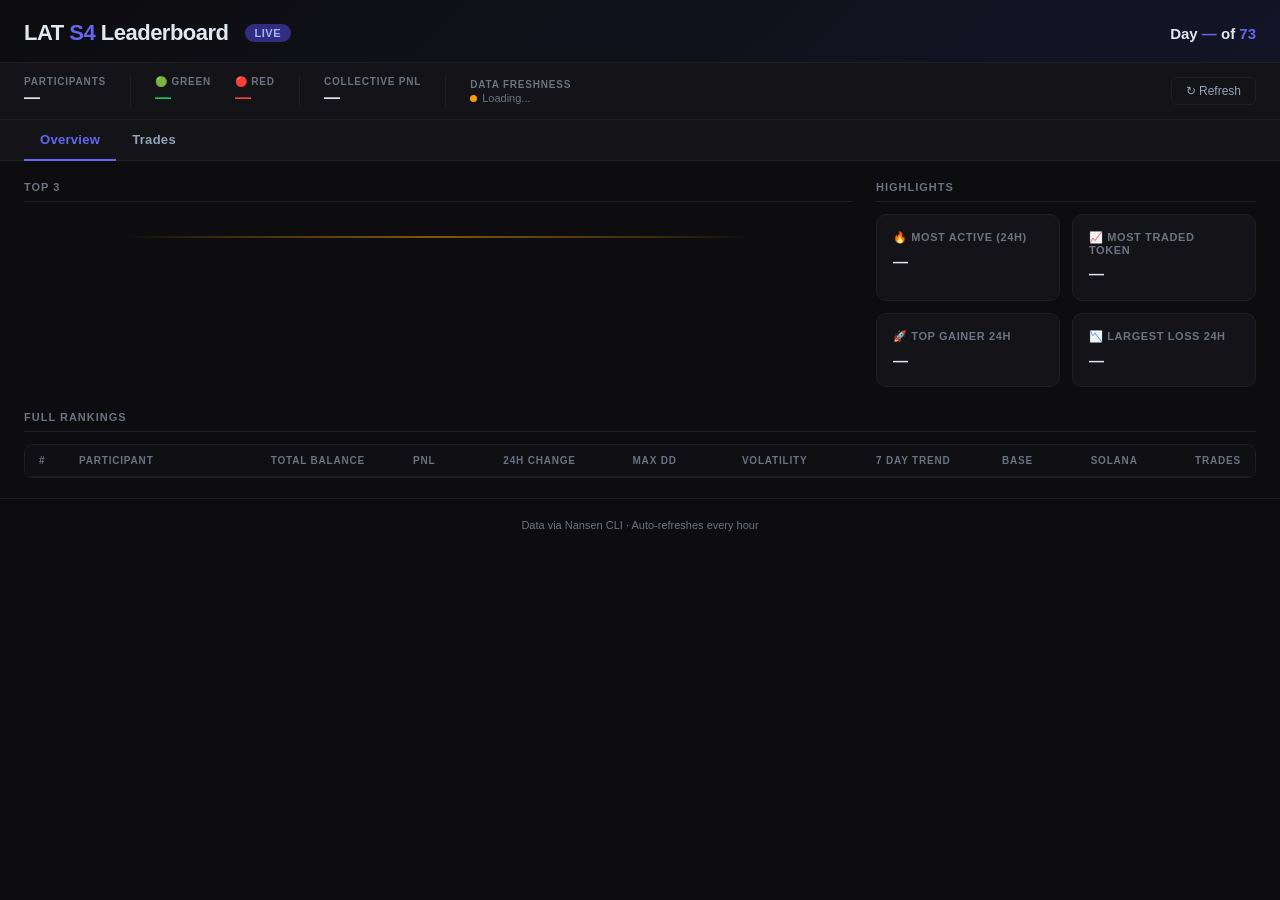
==== commit 683d3f76: "feat(s4): add upgrades" ====
--- a/lat-s4-dashboard/static/index.html
+++ b/lat-s4-dashboard/static/index.html
@@ -30,7 +30,7 @@
   }
   a { color: var(--accent); text-decoration: none; }
 
-  /* ── Header ── */
+  /* Header */
   .header {
     background: linear-gradient(135deg, #0d0d0f 0%, #141428 100%);
     border-bottom: 1px solid var(--border);
@@ -65,7 +65,7 @@
   .day-counter span { color: var(--accent); }
   .ends { font-size: 11px; color: var(--gray); }
 
-  /* ── Stats Bar ── */
+  /* Stats Bar */
   .stats-bar {
     background: var(--card);
     border-bottom: 1px solid var(--border);
@@ -111,7 +111,7 @@
   .macro-coin .macro-pct.red { color: var(--red); }
   .macro-coin .macro-pct.gray { color: var(--gray); }
 
-  /* ── Tabs ── */
+  /* Tabs */
   .tabs {
     display: flex;
     gap: 0;
@@ -138,22 +138,15 @@
   .tab-content { display: none; }
   .tab-content.active { display: block; }
 
-  /* ── Podium ── */
-  /* ── Overview two-column layout ── */
+  /* Overview/Highlights */
   .overview-top {
     display: flex;
     gap: 24px;
     align-items: flex-start;
     margin-bottom: 8px;
   }
-  .overview-podium {
-    flex: 1;
-    min-width: 0;
-  }
-  .overview-categories {
-    width: 380px;
-    flex-shrink: 0;
-  }
+  .overview-podium { flex: 1; min-width: 0; }
+  .overview-categories { width: 380px; flex-shrink: 0; }
   .category-grid {
     display: grid;
     grid-template-columns: 1fr 1fr;
@@ -184,7 +177,6 @@
     margin: 0 auto;
     position: relative;
   }
-  /* subtle gold base/platform line */
   .podium-wrapper::after {
     content: '';
     position: absolute;
@@ -195,53 +187,15 @@
     background: linear-gradient(90deg, transparent, rgba(245,158,11,0.2) 15%, rgba(245,158,11,0.5) 50%, rgba(245,158,11,0.2) 85%, transparent);
     pointer-events: none;
   }
-  .podium-slot {
-    display: flex;
-    flex-direction: column;
-    align-items: center;
-    width: 148px;
-  }
-  .podium-avatar-area {
-    display: flex;
-    flex-direction: column;
-    align-items: center;
-    gap: 5px;
-    margin-bottom: 0;
-  }
-  .podium-avatar {
-    width: 64px;
-    height: 64px;
-    border-radius: 50%;
-    object-fit: cover;
-    border: 3px solid var(--border);
-  }
-  .podium-avatar-initials {
-    width: 64px;
-    height: 64px;
-    border-radius: 50%;
-    display: flex;
-    align-items: center;
-    justify-content: center;
-    font-size: 22px;
-    font-weight: 800;
-    border: 3px solid var(--border);
-  }
-  .podium-slot.rank-1 .podium-avatar,
-  .podium-slot.rank-1 .podium-avatar-initials {
-    width: 72px; height: 72px;
-    border-color: var(--gold);
-    box-shadow: 0 0 20px rgba(245,158,11,0.5);
-  }
-  .podium-slot.rank-2 .podium-avatar,
-  .podium-slot.rank-2 .podium-avatar-initials {
-    border-color: var(--silver);
-    box-shadow: 0 0 12px rgba(148,163,184,0.35);
-  }
-  .podium-slot.rank-3 .podium-avatar,
-  .podium-slot.rank-3 .podium-avatar-initials {
-    border-color: var(--bronze);
-    box-shadow: 0 0 12px rgba(205,124,47,0.35);
-  }
+  .podium-slot { display: flex; flex-direction: column; align-items: center; width: 148px; }
+  .podium-avatar-area { display: flex; flex-direction: column; align-items: center; gap: 5px; margin-bottom: 0; }
+  .podium-avatar { width: 64px; height: 64px; border-radius: 50%; object-fit: cover; border: 3px solid var(--border); }
+  .podium-avatar-initials { width: 64px; height: 64px; border-radius: 50%; display: flex; align-items: center; justify-content: center; font-size: 22px; font-weight: 800; border: 3px solid var(--border); }
+  
+  .podium-slot.rank-1 .podium-avatar, .podium-slot.rank-1 .podium-avatar-initials { width: 72px; height: 72px; border-color: var(--gold); box-shadow: 0 0 20px rgba(245,158,11,0.5); }
+  .podium-slot.rank-2 .podium-avatar, .podium-slot.rank-2 .podium-avatar-initials { border-color: var(--silver); box-shadow: 0 0 12px rgba(148,163,184,0.35); }
+  .podium-slot.rank-3 .podium-avatar, .podium-slot.rank-3 .podium-avatar-initials { border-color: var(--bronze); box-shadow: 0 0 12px rgba(205,124,47,0.35); }
+  
   .podium-name { font-weight: 700; font-size: 13px; text-align: center; margin-top: 6px; }
   .podium-claw { font-size: 11px; color: var(--text-dim); text-align: center; }
   .podium-usd { font-size: 14px; font-weight: 700; text-align: center; margin-top: 2px; }
@@ -249,85 +203,23 @@
   .podium-pct.green { color: var(--green); }
   .podium-pct.red { color: var(--red); }
 
-  /* 3D block */
-  .podium-pedestal {
-    width: 148px;
-    border-radius: 3px 3px 0 0;
-    display: flex;
-    align-items: center;
-    justify-content: center;
-    background: #1a1a1a;
-    margin-top: 10px;
-  }
-  .podium-slot.rank-1 .podium-pedestal {
-    height: 120px;
-    border-top: 4px solid var(--gold);
-    box-shadow:
-      0 -6px 28px rgba(245,158,11,0.3),
-      inset 0 1px 0 rgba(245,158,11,0.15),
-      5px 5px 0 rgba(0,0,0,0.5);
-  }
-  .podium-slot.rank-2 .podium-pedestal {
-    height: 85px;
-    border-top: 4px solid var(--silver);
-    box-shadow:
-      5px 5px 0 rgba(0,0,0,0.5),
-      inset 0 1px 0 rgba(148,163,184,0.1);
-  }
-  .podium-slot.rank-3 .podium-pedestal {
-    height: 65px;
-    border-top: 4px solid var(--bronze);
-    box-shadow:
-      5px 5px 0 rgba(0,0,0,0.5),
-      inset 0 1px 0 rgba(205,124,47,0.1);
-  }
-  .podium-rank-label {
-    font-size: 40px;
-    font-weight: 900;
-    line-height: 1;
-    letter-spacing: -1px;
-  }
+  .podium-pedestal { width: 148px; border-radius: 3px 3px 0 0; display: flex; align-items: center; justify-content: center; background: #1a1a1a; margin-top: 10px; }
+  .podium-slot.rank-1 .podium-pedestal { height: 120px; border-top: 4px solid var(--gold); box-shadow: 0 -6px 28px rgba(245,158,11,0.3), inset 0 1px 0 rgba(245,158,11,0.15), 5px 5px 0 rgba(0,0,0,0.5); }
+  .podium-slot.rank-2 .podium-pedestal { height: 85px; border-top: 4px solid var(--silver); box-shadow: 5px 5px 0 rgba(0,0,0,0.5), inset 0 1px 0 rgba(148,163,184,0.1); }
+  .podium-slot.rank-3 .podium-pedestal { height: 65px; border-top: 4px solid var(--bronze); box-shadow: 5px 5px 0 rgba(0,0,0,0.5), inset 0 1px 0 rgba(205,124,47,0.1); }
+  .podium-rank-label { font-size: 40px; font-weight: 900; line-height: 1; letter-spacing: -1px; }
   .rank-1 .podium-rank-label { color: var(--gold); opacity: 0.9; }
   .rank-2 .podium-rank-label { color: var(--silver); opacity: 0.8; }
   .rank-3 .podium-rank-label { color: var(--bronze); opacity: 0.8; }
 
-  /* ── Main content ── */
+  /* Table */
   .main { padding: 20px 24px; }
-
-  /* ── Section headers ── */
-  .section-header {
-    font-size: 11px;
-    text-transform: uppercase;
-    letter-spacing: 1px;
-    color: var(--gray);
-    font-weight: 700;
-    margin-bottom: 12px;
-    padding-bottom: 8px;
-    border-bottom: 1px solid var(--border);
-  }
-
-  /* ── Table ── */
+  .section-header { font-size: 11px; text-transform: uppercase; letter-spacing: 1px; color: var(--gray); font-weight: 700; margin-bottom: 12px; padding-bottom: 8px; border-bottom: 1px solid var(--border); }
   .table-wrap { overflow-x: auto; border-radius: 8px; border: 1px solid var(--border); }
   table { width: 100%; border-collapse: collapse; }
-  thead { position: sticky; top: 0; z-index: 10; }
-  th {
-    background: #0f0f14;
-    color: var(--gray);
-    font-size: 10px;
-    text-transform: uppercase;
-    letter-spacing: 0.8px;
-    font-weight: 700;
-    padding: 10px 14px;
-    text-align: left;
-    white-space: nowrap;
-    border-bottom: 1px solid var(--border);
-  }
+  th { background: #0f0f14; color: var(--gray); font-size: 10px; text-transform: uppercase; letter-spacing: 0.8px; font-weight: 700; padding: 10px 14px; text-align: left; white-space: nowrap; border-bottom: 1px solid var(--border); }
   th.right { text-align: right; }
-  td {
-    padding: 11px 14px;
-    border-bottom: 1px solid var(--border);
-    white-space: nowrap;
-  }
+  td { padding: 11px 14px; border-bottom: 1px solid var(--border); white-space: nowrap; }
   tr:last-child td { border-bottom: none; }
   tr:hover td { background: rgba(99, 102, 241, 0.04); }
 
@@ -342,246 +234,76 @@
   .pct.gray { color: var(--gray); }
   .usd { text-align: right; color: var(--text-dim); }
   .usd-main { text-align: right; font-weight: 600; }
-  .no-data { color: var(--gray); font-size: 12px; font-style: italic; }
-
-  /* ── Dense trades table ── */
+
+  /* Dense trades table */
   .trades-table td { padding: 7px 12px; font-size: 12px; }
   .trades-table th { padding: 8px 12px; }
-  .chain-tag {
-    font-size: 10px;
-    padding: 2px 6px;
-    border-radius: 4px;
-    font-weight: 600;
-    text-transform: uppercase;
-    letter-spacing: 0.5px;
-  }
+  .chain-tag { font-size: 10px; padding: 2px 6px; border-radius: 4px; font-weight: 600; text-transform: uppercase; letter-spacing: 0.5px; }
   .chain-tag.base { background: #1d3a6e; color: #60a5fa; }
   .chain-tag.solana { background: #1d2e4a; color: #a78bfa; }
   .tx-link { font-family: monospace; font-size: 11px; }
 
-  /* ── Loading skeleton ── */
-  .skeleton {
-    background: linear-gradient(90deg, var(--card) 25%, #1a1a22 50%, var(--card) 75%);
-    background-size: 200% 100%;
-    animation: shimmer 1.5s infinite;
-    border-radius: 4px;
-    display: inline-block;
-  }
-  @keyframes shimmer { 0% { background-position: 200% 0; } 100% { background-position: -200% 0; } }
-
-  /* ── Footer ── */
-  .footer {
-    text-align: center;
-    padding: 20px;
-    color: var(--gray);
-    font-size: 11px;
-    border-top: 1px solid var(--border);
-  }
-
-  /* ── Status dot ── */
-  .dot { width: 7px; height: 7px; border-radius: 50%; display: inline-block; margin-right: 5px; }
-  .dot.live { background: var(--green); animation: pulse 2s infinite; }
-  .dot.loading { background: var(--gold); }
-  @keyframes pulse { 0%, 100% { opacity: 1; } 50% { opacity: 0.4; } }
-
-  /* ── Trade filters ── */
-  .trades-filters {
-    display: flex;
-    gap: 10px;
-    margin-bottom: 12px;
-    align-items: center;
-    flex-wrap: wrap;
-  }
-  .filter-select {
-    background: var(--card);
-    border: 1px solid var(--border);
-    color: var(--text);
-    padding: 5px 10px;
-    border-radius: 6px;
-    font-family: inherit;
-    font-size: 12px;
-    cursor: pointer;
-  }
-  .filter-select:focus { outline: 1px solid var(--accent); }
+  /* Trade filters */
+  .trades-filters { display: flex; gap: 10px; margin-bottom: 12px; align-items: center; flex-wrap: wrap; }
+  .filter-select { background: var(--card); border: 1px solid var(--border); color: var(--text); padding: 5px 10px; border-radius: 6px; font-family: inherit; font-size: 12px; cursor: pointer; }
   .pnl-pos { color: var(--green); font-weight: 600; text-align: right; }
   .pnl-neg { color: var(--red); font-weight: 600; text-align: right; }
   .pnl-open { color: var(--text-dim); text-align: right; font-style: italic; font-size: 11px; }
-  .pnl-dash { color: var(--gray); text-align: right; }
-
-  /* ── Participant Drawer ── */
-  .drawer-overlay {
-    position: fixed;
-    inset: 0;
-    background: rgba(0,0,0,0.5);
-    z-index: 999;
-    display: none;
-  }
+
+  /* Participant Drawer */
+  .drawer-overlay { position: fixed; inset: 0; background: rgba(0,0,0,0.5); z-index: 999; display: none; }
   .drawer-overlay.open { display: block; }
-
-  .participant-drawer {
-    position: fixed;
-    right: 0;
-    top: 0;
-    height: 100vh;
-    width: 40%;
-    min-width: 320px;
-    background: var(--card);
-    border-left: 1px solid var(--border);
-    z-index: 1000;
-    transform: translateX(100%);
-    transition: transform 0.25s ease;
-    overflow-y: auto;
-    padding: 24px;
-  }
+  .participant-drawer { position: fixed; right: 0; top: 0; height: 100vh; width: 40%; min-width: 320px; background: var(--card); border-left: 1px solid var(--border); z-index: 1000; transform: translateX(100%); transition: transform 0.25s ease; overflow-y: auto; padding: 24px; }
   .participant-drawer.open { transform: translateX(0); }
-
-  .drawer-header {
-    display: flex;
-    align-items: flex-start;
-    gap: 14px;
-    margin-bottom: 20px;
-  }
-  .drawer-avatar {
-    width: 56px;
-    height: 56px;
-    border-radius: 50%;
-    display: flex;
-    align-items: center;
-    justify-content: center;
-    font-size: 22px;
-    font-weight: 800;
-    flex-shrink: 0;
-    border: 2px solid var(--border);
-  }
+  .drawer-header { display: flex; align-items: flex-start; gap: 14px; margin-bottom: 20px; }
+  .drawer-avatar { width: 56px; height: 56px; border-radius: 50%; display: flex; align-items: center; justify-content: center; font-size: 22px; font-weight: 800; flex-shrink: 0; border: 2px solid var(--border); }
   .drawer-info { flex: 1; min-width: 0; }
   .drawer-name { font-size: 18px; font-weight: 700; }
   .drawer-claw { font-size: 13px; color: var(--text-dim); margin-top: 2px; }
-  .drawer-badges { font-size: 16px; margin-top: 6px; letter-spacing: 2px; }
-  .drawer-close {
-    background: transparent;
-    border: 1px solid var(--border);
-    color: var(--text-dim);
-    width: 32px;
-    height: 32px;
-    border-radius: 6px;
-    cursor: pointer;
-    font-size: 16px;
-    display: flex;
-    align-items: center;
-    justify-content: center;
-    flex-shrink: 0;
-    font-family: inherit;
-    line-height: 1;
-  }
-  .drawer-close:hover { border-color: var(--accent); color: var(--text); }
-
-  .drawer-stats-strip {
-    display: grid;
-    grid-template-columns: repeat(4, 1fr);
-    gap: 12px;
-    margin-bottom: 20px;
-  }
-  .drawer-stat-card {
-    background: var(--bg);
-    border: 1px solid var(--border);
-    border-radius: 8px;
-    padding: 12px;
-  }
+  .drawer-close { background: transparent; border: 1px solid var(--border); color: var(--text-dim); width: 32px; height: 32px; border-radius: 6px; cursor: pointer; font-size: 16px; display: flex; align-items: center; justify-content: center; flex-shrink: 0; }
+  
+  .drawer-stats-strip { display: grid; grid-template-columns: repeat(4, 1fr); gap: 12px; margin-bottom: 20px; }
+  .drawer-stat-card { background: var(--bg); border: 1px solid var(--border); border-radius: 8px; padding: 12px; }
   .drawer-stat-label { font-size: 10px; text-transform: uppercase; letter-spacing: 0.8px; color: var(--gray); font-weight: 600; margin-bottom: 4px; }
   .drawer-stat-value { font-size: 15px; font-weight: 700; }
-  .drawer-stat-value.green { color: var(--green); }
-  .drawer-stat-value.red { color: var(--red); }
-
   .drawer-section { margin-bottom: 20px; }
-  .drawer-section-title {
-    font-size: 10px;
-    text-transform: uppercase;
-    letter-spacing: 1px;
-    color: var(--gray);
-    font-weight: 700;
-    margin-bottom: 10px;
-    padding-bottom: 6px;
-    border-bottom: 1px solid var(--border);
-  }
-
-  .name-btn {
-    background: none;
-    border: none;
-    color: var(--text);
-    font-family: inherit;
-    font-size: inherit;
-    font-weight: 600;
-    cursor: pointer;
-    padding: 0;
-    text-align: left;
-  }
+  .drawer-section-title { font-size: 10px; text-transform: uppercase; letter-spacing: 1px; color: var(--gray); font-weight: 700; margin-bottom: 10px; padding-bottom: 6px; border-bottom: 1px solid var(--border); }
+  
+  .name-btn { background: none; border: none; color: var(--text); font-family: inherit; font-size: inherit; font-weight: 600; cursor: pointer; padding: 0; text-align: left; }
   .name-btn:hover { color: var(--accent); text-decoration: underline; }
 
-  /* ── Mobile ── */
-  @media (max-width: 900px) {
-    .podium-slot { width: 110px; }
-    .podium-pedestal { width: 110px; }
-    .podium-rank-label { font-size: 32px; }
-    .header { flex-direction: column; align-items: flex-start; }
-    .overview-top { flex-direction: column; }
-    .overview-categories { width: 100%; }
-  }
-  @media (max-width: 600px) {
-    .main { padding: 12px; }
-    .stats-bar { gap: 16px; padding: 12px; }
-    .podium-section { padding: 20px 12px 8px; }
-    .tabs { padding: 0 12px; }
-  }
+  .footer { text-align: center; padding: 20px; color: var(--gray); font-size: 11px; border-top: 1px solid var(--border); }
+  .dot { width: 7px; height: 7px; border-radius: 50%; display: inline-block; margin-right: 5px; }
+  .dot.live { background: var(--green); }
+  .dot.loading { background: var(--gold); }
+
+  @media (max-width: 900px) { .podium-slot { width: 110px; } .podium-pedestal { width: 110px; } .podium-rank-label { font-size: 32px; } .header { flex-direction: column; align-items: flex-start; } .overview-top { flex-direction: column; } .overview-categories { width: 100%; } }
 </style>
 </head>
 <body>
 
-<!-- Header -->
 <div class="header">
   <div class="header-left">
     <div class="logo">LAT <span>S4</span> Leaderboard</div>
     <div class="badge">Live</div>
   </div>
   <div class="header-right">
-    <div>
-      <div class="day-counter">Day <span id="day-num">—</span> of <span id="total-days">73</span></div>
-      <div class="ends" id="countdown-timer">Ends 31 May 2026</div>
-    </div>
+    <div class="day-counter">Day <span id="day-num">—</span> of <span>73</span></div>
   </div>
 </div>
 
-<!-- Stats Bar -->
 <div class="stats-bar">
   <div class="stat">
     <div class="stat-label">Participants</div>
     <div class="stat-value" id="stat-participants">—</div>
   </div>
   <div class="stat-sep"></div>
-  <div class="stat">
-    <div class="stat-label">🟢 Green</div>
-    <div class="stat-value green" id="stat-green">—</div>
-  </div>
-  <div class="stat">
-    <div class="stat-label">🔴 Red</div>
-    <div class="stat-value red" id="stat-red">—</div>
-  </div>
+  <div class="stat"><div class="stat-label">🟢 Green</div><div class="stat-value green" id="stat-green">—</div></div>
+  <div class="stat"><div class="stat-label">🔴 Red</div><div class="stat-value red" id="stat-red">—</div></div>
   <div class="stat-sep"></div>
   <div class="stat">
     <div class="stat-label">Collective PnL</div>
-    <div id="stat-collective-wrap">
-      <div class="collective-principal" id="stat-collective-principal">—</div>
-      <div class="collective-current" id="stat-collective">—</div>
-    </div>
-  </div>
-  <div class="stat-sep"></div>
-  <div class="stat" id="macro-prices" style="display:flex;flex-direction:column;gap:6px">
-    <div style="display:flex;flex-direction:row;gap:20px;align-items:flex-end">
-    <div class="macro-coin" id="macro-BTC"></div>
-    <div class="macro-coin" id="macro-ETH"></div>
-    <div class="macro-coin" id="macro-SOL"></div>
-    <div class="macro-coin" id="macro-HYPE"></div>
-    </div>
-    <div style="font-size:9px;color:var(--gray);letter-spacing:0.3px">via CoinGecko · updates every 5 min</div>
+    <div class="collective-current" id="stat-collective">—</div>
   </div>
   <div class="stat-sep"></div>
   <div class="stat">
@@ -591,45 +313,25 @@
   <button class="refresh-btn" id="refresh-btn" onclick="manualRefresh()">↻ Refresh</button>
 </div>
 
-<!-- Tabs -->
 <div class="tabs">
   <button class="tab active" id="tab-btn-leaderboard" onclick="showTab('leaderboard')">Overview</button>
   <button class="tab" id="tab-btn-trades" onclick="showTab('trades')">Trades</button>
 </div>
 
-<!-- Main Content -->
 <div class="main">
-
-  <!-- Tab: Leaderboard -->
   <div id="tab-leaderboard" class="tab-content active">
-
-    <!-- Top section: podium left + categories right -->
     <div class="overview-top">
       <div class="overview-podium">
         <div class="section-header">Top 3</div>
-        <div class="podium-section" style="padding:24px 0 0">
-          <div class="podium-wrapper" id="podium-container"></div>
-        </div>
+        <div class="podium-section" style="padding:24px 0 0"><div class="podium-wrapper" id="podium-container"></div></div>
       </div>
       <div class="overview-categories">
         <div class="section-header">Highlights</div>
         <div class="category-grid">
-          <div class="category-card">
-            <div class="category-label">🔥 Most Active (24h)</div>
-            <div class="category-value" id="stat-most-active">—</div>
-          </div>
-          <div class="category-card">
-            <div class="category-label">📈 Most Traded Token</div>
-            <div class="category-value" id="stat-top-token">—</div>
-          </div>
-          <div class="category-card">
-            <div class="category-label">🚀 Top Gainer 24h</div>
-            <div class="category-value" id="stat-top-gainer-24h">—</div>
-          </div>
-          <div class="category-card">
-            <div class="category-label">📉 Largest Loss 24h</div>
-            <div class="category-value" id="stat-largest-loss">—</div>
-          </div>
+          <div class="category-card"><div class="category-label">🔥 Most Active (24h)</div><div class="category-value" id="stat-most-active">—</div></div>
+          <div class="category-card"><div class="category-label">📈 Most Traded Token</div><div class="category-value" id="stat-top-token">—</div></div>
+          <div class="category-card"><div class="category-label">🚀 Top Gainer 24h</div><div class="category-value" id="stat-top-gainer-24h">—</div></div>
+          <div class="category-card"><div class="category-label">📉 Largest Loss 24h</div><div class="category-value" id="stat-largest-loss">—</div></div>
         </div>
       </div>
     </div>
@@ -649,589 +351,183 @@
             <th class="right">7 Day Trend</th>
             <th class="right">Base</th>
             <th class="right">Solana</th>
-            <th class="right">Trade Count</th>
-            <th class="right">Tickers Traded</th>
+            <th class="right">Trades</th>
           </tr>
         </thead>
-        <tbody id="leaderboard-body">
-          <tr><td colspan="12" style="text-align:center;padding:40px;color:var(--gray)">Loading leaderboard...</td></tr>
-        </tbody>
+        <tbody id="leaderboard-body"></tbody>
       </table>
     </div>
   </div>
 
-  <!-- Tab: Trades -->
   <div id="tab-trades" class="tab-content">
-    <div class="section-header">All Trades — Full Competition (Mar 20 – May 31)</div>
+    <div class="section-header">All Trades</div>
     <div class="trades-filters">
-      <select class="filter-select" id="filter-claw" onchange="applyTradeFilters()">
-        <option value="">All Claws</option>
-      </select>
-      <select class="filter-select" id="filter-chain" onchange="applyTradeFilters()">
-        <option value="">All Chains</option>
-        <option value="Base">Base</option>
-        <option value="Solana">Solana</option>
-      </select>
-      <select class="filter-select" id="filter-type" onchange="applyTradeFilters()">
-        <option value="">All Types</option>
-        <option value="buy">Buy</option>
-        <option value="sell">Sell</option>
-        <option value="swap">Swap</option>
-      </select>
-      <select class="filter-select" id="filter-outcome" onchange="applyTradeFilters()">
-        <option value="">All Outcomes</option>
-        <option value="win">Winning (>$0)</option>
-        <option value="loss">Losing (<$0)</option>
-      </select>
+      <select class="filter-select" id="filter-claw" onchange="applyTradeFilters()"><option value="">All Claws</option></select>
+      <select class="filter-select" id="filter-type" onchange="applyTradeFilters()"><option value="">All Types</option><option value="buy">Buy</option><option value="sell">Sell</option><option value="swap">Swap</option></select>
+      <select class="filter-select" id="filter-outcome" onchange="applyTradeFilters()"><option value="">All Outcomes</option><option value="win">Winning</option><option value="loss">Losing</option></select>
     </div>
     <div class="table-wrap">
       <table class="trades-table">
-        <thead>
-          <tr>
-            <th>Claw</th>
-            <th>Chain</th>
-            <th>Sold</th>
-            <th>Received</th>
-            <th class="right">Size (USD)</th>
-            <th>Timestamp</th>
-            <th>Tx Hash</th>
-            <th class="right">PnL</th>
-          </tr>
-        </thead>
-        <tbody id="trades-body">
-          <tr><td colspan="8" style="text-align:center;padding:40px;color:var(--gray)">Loading trades...</td></tr>
-        </tbody>
+        <thead><tr><th>Claw</th><th>Chain</th><th>Sold</th><th>Received</th><th class="right">Size</th><th>Time</th><th>Tx</th><th class="right">PnL</th></tr></thead>
+        <tbody id="trades-body"></tbody>
       </table>
     </div>
   </div>
-
 </div>
 
-<!-- Participant Drawer Overlay -->
 <div class="drawer-overlay" id="drawer-overlay" onclick="closeDrawer()"></div>
-
-<!-- Participant Drawer -->
 <div class="participant-drawer" id="participant-drawer">
   <div class="drawer-header">
     <div class="drawer-avatar" id="drawer-avatar"></div>
-    <div class="drawer-info">
-      <div class="drawer-name" id="drawer-name"></div>
-      <div class="drawer-claw" id="drawer-claw"></div>
-      <div class="drawer-badges" id="drawer-badges"></div>
-    </div>
+    <div class="drawer-info"><div class="drawer-name" id="drawer-name"></div><div class="drawer-claw" id="drawer-claw"></div></div>
     <button class="drawer-close" onclick="closeDrawer()">✕</button>
   </div>
   <div class="drawer-stats-strip" id="drawer-stats-strip"></div>
-  <div class="drawer-section">
-    <div class="drawer-section-title">Portfolio Split</div>
-    <div id="drawer-comp-wrap" style="display:flex;gap:8px;flex-wrap:wrap"></div>
-  </div>
-  <div class="drawer-section">
-    <div class="drawer-section-title">Stats</div>
-    <div class="category-grid" id="drawer-stats-grid"></div>
-  </div>
-  <div class="drawer-section">
-    <div class="drawer-section-title">Holdings</div>
-    <div id="drawer-holdings-wrap">
-      <div style="color:var(--gray);font-size:12px;padding:12px 0">Loading holdings...</div>
-    </div>
-  </div>
-  <div class="drawer-section">
-    <div class="drawer-section-title">Trade History</div>
-    <div class="table-wrap">
-      <table class="trades-table">
-        <thead>
-          <tr>
-            <th>Date</th>
-            <th>Type</th>
-            <th>Sold → Received</th>
-            <th class="right">Size ($)</th>
-            <th class="right">PnL</th>
-          </tr>
-        </thead>
-        <tbody id="drawer-trades-body"></tbody>
-      </table>
-    </div>
-  </div>
+  <div class="drawer-section"><div class="drawer-section-title">Portfolio Split</div><div id="drawer-comp-wrap" style="display:flex;gap:8px;flex-wrap:wrap"></div></div>
+  <div class="drawer-section"><div class="drawer-section-title">Stats</div><div class="category-grid" id="drawer-stats-grid"></div></div>
+  <div class="drawer-section"><div class="drawer-section-title">Holdings</div><div id="drawer-holdings-wrap"></div></div>
+  <div class="drawer-section"><div class="drawer-section-title">Trade History</div><div class="table-wrap"><table class="trades-table"><thead><tr><th>Date</th><th>Type</th><th>Trade</th><th class="right">Size</th><th class="right">PnL</th></tr></thead><tbody id="drawer-trades-body"></tbody></table></div></div>
 </div>
 
-<!-- Footer -->
-<div class="footer">
-  Data via Nansen CLI · Auto-refreshes every hour · <a id="json-api-link" href="#">JSON API</a>
-  <script>document.getElementById('json-api-link').href = (window.location.pathname.replace(/\/+$/, '')) + '/api/leaderboard';</script>
-</div>
+<div class="footer">Data via Nansen CLI · Auto-refreshes every hour</div>
 
 <script>
 const MEDALS = ['🥇', '🥈', '🥉'];
+const BASE = window.location.pathname.replace(/\/+$/, '');
+
+function fmtUsd(v) { return v == null ? '—' : '$' + parseFloat(v).toFixed(2); }
+function fmtPct(v) { if (v == null) return null; return (v >= 0 ? '+' : '') + parseFloat(v).toFixed(2) + '%'; }
+function fmtTime(s) { if (!s) return ''; const d = new Date(s); return d.toUTCString().slice(5, 22); }
 
 function renderSparkline(values) {
-  if (!values || values.length < 2) {
-    return '<span style="color:var(--gray);font-size:11px">—</span>';
-  }
-  const W = 80, H = 24, PAD = 2;
-  const min = Math.min(...values);
-  const max = Math.max(...values);
-  const range = max - min || 1;
-  const pts = values.map((v, i) => {
-    const x = (i / (values.length - 1)) * W;
-    const y = H - PAD - ((v - min) / range) * (H - PAD * 2);
-    return `${x.toFixed(1)},${y.toFixed(1)}`;
-  }).join(' ');
-  const first = values[0], last = values[values.length - 1];
-  const color = last >= first ? 'var(--green)' : 'var(--red)';
-  return `<svg width="${W}" height="${H}" viewBox="0 0 ${W} ${H}" xmlns="http://www.w3.org/2000/svg"><polyline points="${pts}" fill="none" stroke="${color}" stroke-width="1.5" stroke-linejoin="round" stroke-linecap="round"/></svg>`;
-}
-
-function fmtUsd(v) {
-  if (v === null || v === undefined) return '—';
-  return '$' + parseFloat(v).toFixed(2);
-}
-
-function fmtUsdCompact(v) {
-  if (v === null || v === undefined) return '—';
-  const n = parseFloat(v);
-  if (n >= 1000) return '$' + (n / 1000).toFixed(1) + 'k';
-  return '$' + n.toFixed(0);
-}
-
-function fmtPct(v) {
-  if (v === null || v === undefined) return null;
-  const s = parseFloat(v).toFixed(2);
-  return (v >= 0 ? '+' : '') + s + '%';
-}
-
-function timeAgo(isoStr) {
-  if (!isoStr) return 'never';
-  const d = new Date(isoStr);
-  const diffMs = Date.now() - d.getTime();
-  const mins = Math.floor(diffMs / 60000);
-  if (mins < 1) return 'just now';
-  if (mins < 60) return `${mins}m ago`;
-  const hrs = Math.floor(mins / 60);
-  if (hrs < 24) return `${hrs}h ago`;
-  return d.toLocaleDateString();
-}
-
-function fmtTime(isoStr) {
-  if (!isoStr) return '';
-  try {
-    const d = new Date(isoStr);
-    return d.toUTCString().slice(0, 22);
-  } catch { return isoStr.slice(0, 16); }
-}
-
-const BASE = window.location.pathname.replace(/\/+$/, '');
-
-async function apiFetch(path) {
-  return fetch(BASE + path);
-}
-
-function showTab(name) {
-  ['leaderboard', 'trades'].forEach(t => {
-    document.getElementById(`tab-${t}`).classList.toggle('active', t === name);
-    document.getElementById(`tab-btn-${t}`).classList.toggle('active', t === name);
+  if (!values || values.length < 2) return '<span style="color:var(--gray);font-size:11px">—</span>';
+  const W=80, H=24, PAD=2;
+  const min=Math.min(...values), max=Math.max(...values), range=(max-min)||1;
+  const pts = values.map((v, i) => `${(i/(values.length-1)*W).toFixed(1)},${(H-PAD-((v-min)/range)*(H-PAD*2)).toFixed(1)}`).join(' ');
+  return `<svg width="${W}" height="${H}"><polyline points="${pts}" fill="none" stroke="${values[values.length-1]>=values[0]?'var(--green)':'var(--red)'}" stroke-width="1.5"/></svg>`;
+}
+
+async function loadStats() {
+  const d = await (await fetch(BASE + '/api/stats')).json();
+  document.getElementById('day-num').textContent = d.day || '—';
+  document.getElementById('stat-participants').textContent = d.participant_count || '—';
+  document.getElementById('stat-green').textContent = d.green_count ?? '—';
+  document.getElementById('stat-red').textContent = d.red_count ?? '—';
+  document.getElementById('stat-collective').textContent = `${fmtUsd(d.collective_usd)} (${fmtPct(d.collective_pct)})`;
+  document.getElementById('status-dot').className = d.loading ? 'dot loading' : 'dot live';
+  document.getElementById('last-updated').textContent = d.refreshed_at ? new Date(d.refreshed_at).toLocaleTimeString() : 'unknown';
+  document.getElementById('stat-most-active').textContent = d.most_active_claw ? `${d.most_active_claw} (${d.most_active_trades})` : '—';
+  document.getElementById('stat-top-token').textContent = d.top_token ? `${d.top_token} (${d.top_token_count}x)` : '—';
+  document.getElementById('stat-top-gainer-24h').textContent = d.top_gainer_claw ? `${d.top_gainer_claw} ${fmtPct(d.top_gainer_pct)}` : '—';
+  document.getElementById('stat-largest-loss').textContent = d.largest_loss_claw ? `${d.largest_loss_claw} ${fmtPct(d.largest_loss_pct)}` : '—';
+}
+
+async function loadPodium() {
+  const d = await (await fetch(BASE + '/api/podium')).json();
+  const slots = [d.podium.find(p=>p.rank===2), d.podium.find(p=>p.rank===1), d.podium.find(p=>p.rank===3)].filter(Boolean);
+  document.getElementById('podium-container').innerHTML = slots.map(p => `
+    <div class="podium-slot rank-${p.rank}">
+      <div class="podium-avatar-area">
+        ${p.avatar_url ? `<img class="podium-avatar" src="${p.avatar_url}">` : `<div class="podium-avatar-initials">${p.name[0]}</div>`}
+        <div class="podium-name">${MEDALS[p.rank-1]} ${p.name}</div>
+        <div class="podium-claw">${p.claw}</div>
+        <div class="podium-usd">${fmtUsd(p.total_usd)}</div>
+        <div class="podium-pct ${p.pct_change>=0?'green':'red'}">${fmtPct(p.pct_change)}</div>
+      </div>
+      <div class="podium-pedestal"><span class="podium-rank-label">${p.rank}</span></div>
+    </div>`).join('');
+}
+
+async function loadLeaderboard() {
+  const d = await (await fetch(BASE + '/api/leaderboard')).json();
+  if (d.loading) { document.getElementById('leaderboard-body').innerHTML = '<tr><td colspan="11" style="text-align:center;padding:40px">Loading data...</td></tr>'; return; }
+  window._leaderboardCache = d.leaderboard;
+  document.getElementById('leaderboard-body').innerHTML = d.leaderboard.map((e, i) => `
+    <tr>
+      <td class="rank-cell">${i<3?MEDALS[i]:e.rank}</td>
+      <td class="name-cell"><button class="name-btn" data-participant="${e.name}">${e.name}</button><br><span class="claw-label">${e.claw}</span></td>
+      <td class="usd-main">${fmtUsd(e.total_usd)}</td>
+      <td class="pct ${e.pct_change>=0?'green':'red'}">${fmtPct(e.pct_change)}</td>
+      <td class="pct ${e.pct_change_24h>=0?'green':'red'}">${fmtPct(e.pct_change_24h)}</td>
+      <td class="usd">${e.max_drawdown?.toFixed(1)}%</td>
+      <td class="usd">${e.volatility?.toFixed(1)}</td>
+      <td class="right">${renderSparkline(e.history)}</td>
+      <td class="usd">${fmtUsd(e.base_usd)}</td>
+      <td class="usd">${fmtUsd(e.sol_usd)}</td>
+      <td class="usd">${e.trade_count}</td>
+    </tr>`).join('');
+}
+
+async function loadTrades() {
+  const d = await (await fetch(BASE + '/api/trades')).json();
+  window._allTrades = d.trades || [];
+  const clawSelect = document.getElementById('filter-claw');
+  [...new Set(window._allTrades.map(t=>t.claw))].sort().forEach(c => {
+    const opt = document.createElement('option'); opt.value = c; opt.textContent = c; clawSelect.appendChild(opt);
   });
-}
-
-async function loadStats() {
-  try {
-    const r = await apiFetch('/api/stats');
-    const d = await r.json();
-    document.getElementById('day-num').textContent = d.day || '—';
-    document.getElementById('total-days').textContent = d.total_days || '73';
-    document.getElementById('stat-participants').textContent = d.participant_count || '—';
-    document.getElementById('stat-green').textContent = d.green_count ?? '—';
-    document.getElementById('stat-red').textContent = d.red_count ?? '—';
-
-    // Collective PnL: initial principal → current (pct)
-    const initial = (d.participant_count || 0) * 100;
-    document.getElementById('stat-collective-principal').textContent =
-      `${fmtUsdCompact(initial)} initial`;
-    const collPct = fmtPct(d.collective_pct);
-    const collClass = (d.collective_pct || 0) >= 0 ? 'green' : 'red';
-    const el = document.getElementById('stat-collective');
-    el.className = `collective-current ${collClass}`;
-    el.textContent = collPct ? `${fmtUsd(d.collective_usd)} (${collPct})` : '—';
-
-    const dot = document.getElementById('status-dot');
-    const upd = document.getElementById('last-updated');
-    if (d.loading) {
-      dot.className = 'dot loading';
-      upd.textContent = 'Fetching data...';
-    } else {
-      dot.className = 'dot live';
-      upd.textContent = d.refreshed_at ? timeAgo(d.refreshed_at) : 'unknown';
-    }
-
-    // Most Active (24h)
-    const maEl = document.getElementById('stat-most-active');
-    if (maEl) {
-      if (d.most_active_claw && d.most_active_trades > 0) {
-        maEl.textContent = `${d.most_active_claw} 🔥 ${d.most_active_trades}`;
-      } else { maEl.textContent = '—'; }
-    }
-
-    // Most Traded token
-    const ttEl = document.getElementById('stat-top-token');
-    if (ttEl) {
-      ttEl.textContent = d.top_token ? `${d.top_token} (${d.top_token_count}x)` : '—';
-    }
-
-    // Top Gainer 24h
-    const tgEl = document.getElementById('stat-top-gainer-24h');
-    if (tgEl) {
-      if (d.top_gainer_claw && d.top_gainer_pct != null) {
-        const s = (d.top_gainer_pct >= 0 ? '+' : '') + parseFloat(d.top_gainer_pct).toFixed(2) + '%';
-        tgEl.textContent = `${d.top_gainer_claw} ${s}`;
-        tgEl.className = `stat-value ${d.top_gainer_pct >= 0 ? 'green' : 'red'}`;
-      } else {
-        tgEl.textContent = '—';
-        tgEl.className = 'stat-value';
-      }
-    }
-
-    // Largest Loss 24h
-    const mcEl = document.getElementById('stat-largest-loss');
-    if (mcEl) {
-      if (d.largest_loss_claw && d.largest_loss_pct != null) {
-        const pct = parseFloat(d.largest_loss_pct).toFixed(2);
-        mcEl.innerHTML = `${d.largest_loss_claw} <span style="color:var(--red)">${pct}%</span>`;
-      } else { mcEl.textContent = '—'; }
-    }
-    window._statsCache = d;
-  } catch (e) {
-    console.error('stats error', e);
-  }
-}
-
-async function loadPodium() {
-  try {
-    const r = await apiFetch('/api/podium');
-    const d = await r.json();
-    const container = document.getElementById('podium-container');
-    if (!d.podium || d.podium.length === 0) {
-      container.innerHTML = '';
-      return;
-    }
-
-    // Classic podium order: 2nd left, 1st centre, 3rd right
-    const slots = [
-      d.podium.find(p => p.rank === 2),
-      d.podium.find(p => p.rank === 1),
-      d.podium.find(p => p.rank === 3),
-    ].filter(Boolean);
-
-    const avatarBg = { 1: '#2a2010', 2: '#1e2128', 3: '#211810' };
-
-    container.innerHTML = slots.map(p => {
-      const pct = fmtPct(p.pct_change);
-      const pctClass = p.pct_change === null ? '' : p.pct_change >= 0 ? 'green' : 'red';
-      const initial = (p.name || '?')[0].toUpperCase();
-      const bg = avatarBg[p.rank] || '#1a1a22';
-      const avatarEl = p.avatar_url
-        ? `<img class="podium-avatar" src="${p.avatar_url}" alt="${p.name}"
-             onerror="this.outerHTML='<div class=&quot;podium-avatar-initials&quot; style=&quot;background:${bg}&quot;>${initial}</div>'">`
-        : `<div class="podium-avatar-initials" style="background:${bg}">${initial}</div>`;
-      const medals = { 1: '🥇', 2: '🥈', 3: '🥉' };
-      return `<div class="podium-slot rank-${p.rank}">
-        <div class="podium-avatar-area">
-          ${avatarEl}
-          <div class="podium-name">${medals[p.rank]} ${p.name}</div>
-          <div class="podium-claw">${p.claw}</div>
-          <div class="podium-usd">${fmtUsd(p.total_usd)}</div>
-          <div class="podium-pct ${pctClass}">${pct || '—'}</div>
-        </div>
-        <div class="podium-pedestal">
-          <span class="podium-rank-label">${p.rank}</span>
-        </div>
-      </div>`;
-    }).join('');
-  } catch (e) {
-    console.error('podium error', e);
-  }
-}
-
-async function loadLeaderboard() {
-  try {
-    const r = await apiFetch('/api/leaderboard');
-    const d = await r.json();
-    const tbody = document.getElementById('leaderboard-body');
-
-    if (d.loading || !d.leaderboard || d.leaderboard.length === 0) {
-      tbody.innerHTML = `<tr><td colspan="12" style="text-align:center;padding:40px;color:var(--gray)">
-        ${d.loading ? 'Fetching data from Nansen... (this takes ~2 min on first load)' : 'No data yet'}
-      </td></tr>`;
-      return;
-    }
-
-    const max24h = Math.max(...d.leaderboard.map(e => e.trades_24h || 0));
-    // Fetch stats to get highlight claw handles for badges
-    let topGainerClaw = null, largestLossClaw = null;
-    try {
-      const sr = await apiFetch('/api/stats');
-      const sd = await sr.json();
-      topGainerClaw = sd.top_gainer_claw || null;
-      largestLossClaw = sd.largest_loss_claw || null;
-    } catch(_) {}
-
-    window._leaderboardCache = d.leaderboard;
-    tbody.innerHTML = d.leaderboard.map((e, i) => {
-      const medal = i < 3 ? `<span class="medal">${MEDALS[i]}</span>` : `<span class="rank">${e.rank}</span>`;
-      const pct = fmtPct(e.pct_change);
-      const pctClass = e.pct_change === null ? 'gray' : e.pct_change >= 0 ? 'green' : 'red';
-      const totalStr = e.has_data ? fmtUsd(e.total_usd) : '<span class="no-data">—</span>';
-      const baseStr = e.base_usd > 0 ? fmtUsd(e.base_usd) : '<span class="no-data">—</span>';
-      const solStr = e.sol_usd > 0 ? fmtUsd(e.sol_usd) : '<span class="no-data">—</span>';
-
-      const tradeCount = e.trade_count ?? '—';
-      const uniqueTickers = e.unique_tickers ?? '—';
-
-      const fireBadge = (max24h > 0 && (e.trades_24h || 0) === max24h) ? ' 🔥' : '';
-      const gainerBadge = (topGainerClaw && e.claw === topGainerClaw) ? ' 🚀' : '';
-      const lossBadge = (largestLossClaw && e.claw === largestLossClaw) ? ' 📉' : '';
-      const sleepBadge = (e.trade_count === 0 || e.trade_count == null) ? ' 😴' : '';
-      
-      const pct24h = e.pct_change_24h;
-      const pct24hStr = pct24h != null ? fmtPct(pct24h) : null;
-      const pct24hClass = pct24h == null ? 'gray' : pct24h >= 0 ? 'green' : 'red';
-      const maxDD = e.max_drawdown != null ? e.max_drawdown.toFixed(1) + '%' : '—';
-      const vol = e.volatility != null ? e.volatility.toFixed(1) : '—';
-
-      return `<tr>
-        <td class="rank-cell">${medal}</td>
-        <td class="name-cell">
-          <button class="name-btn" data-participant="${e.name.replace(/"/g,'&quot;')}">${e.name}</button>${fireBadge}${gainerBadge}${lossBadge}${sleepBadge}<br>
-          <span class="claw-label">${e.claw}</span>
-        </td>
-        <td class="usd-main">${totalStr}</td>
-        <td class="pct ${pctClass}">${pct || '—'}</td>
-        <td class="pct ${pct24hClass}">${pct24hStr || '—'}</td>
-        <td class="usd" style="text-align:right">${maxDD}</td>
-        <td class="usd" style="text-align:right">${vol}</td>
-        <td style="text-align:right;vertical-align:middle;padding:6px 14px">${renderSparkline(e.history || [])}</td>
-        <td class="usd">${baseStr}</td>
-        <td class="usd">${solStr}</td>
-        <td class="usd" style="text-align:right">${tradeCount}</td>
-        <td class="usd" style="text-align:right">${uniqueTickers}</td>
-      </tr>`;
-    }).join('');
-  } catch (e) {
-    console.error('leaderboard error', e);
-  }
-}
-
-let _allTrades = [];
-
-async function loadTrades() {
-  try {
-    const r = await apiFetch('/api/trades');
-    const d = await r.json();
-    _allTrades = d.trades || [];
-    window._tradesCache = _allTrades;
-
-    const clawSelect = document.getElementById('filter-claw');
-    if (clawSelect) {
-      const existing = new Set([...clawSelect.options].slice(1).map(o => o.value));
-      const claws = [...new Set(_allTrades.map(t => t.claw || t.name))].sort();
-      claws.forEach(c => {
-        if (!existing.has(c)) {
-          const opt = document.createElement('option');
-          opt.value = c; opt.textContent = c;
-          clawSelect.appendChild(opt);
-        }
-      });
-    }
-
-    applyTradeFilters();
-  } catch (e) {
-    console.error('trades error', e);
-  }
+  applyTradeFilters();
 }
 
 function applyTradeFilters() {
-  const tbody = document.getElementById('trades-body');
-  const clawFilter = (document.getElementById('filter-claw') || {}).value || '';
-  const chainFilter = (document.getElementById('filter-chain') || {}).value || '';
-  const typeFilter = (document.getElementById('filter-type') || {}).value || '';
-  const outcomeFilter = (document.getElementById('filter-outcome') || {}).value || '';
-
-  let trades = _allTrades;
-  if (clawFilter) trades = trades.filter(t => (t.claw || t.name) === clawFilter);
-  if (chainFilter) trades = trades.filter(t => t.chain === chainFilter);
-  if (typeFilter) trades = trades.filter(t => t.trade_type === typeFilter);
-  if (outcomeFilter) {
-    if (outcomeFilter === 'win') trades = trades.filter(t => t.realized_pnl > 0);
-    if (outcomeFilter === 'loss') trades = trades.filter(t => t.realized_pnl < 0);
-  }
-
-  if (!trades || trades.length === 0) {
-    tbody.innerHTML = '<tr><td colspan="8" style="text-align:center;padding:40px;color:var(--gray)">No trades found</td></tr>';
-    return;
-  }
-
-  tbody.innerHTML = trades.map(t => {
-    const chainClass = t.chain === 'Base' ? 'base' : 'solana';
-    const usdStr = t.usd_value > 0 ? `$${parseFloat(t.usd_value).toFixed(2)}` : '—';
-    const timeStr = t.timestamp ? fmtTime(t.timestamp) : '—';
-    let txEl = '—';
-    if (t.tx_hash) {
-      const explorer = t.chain === 'Base'
-        ? `https://basescan.org/tx/${t.tx_hash}`
-        : `https://solscan.io/tx/${t.tx_hash}`;
-      txEl = `<a class="tx-link" href="${explorer}" target="_blank" rel="noopener">${t.tx_hash.slice(0, 8)}…</a>`;
-    }
-    let pnlCell;
-    if (t.trade_type === 'buy') {
-      pnlCell = '<td class="pnl-open">Open</td>';
-    } else if (t.trade_type === 'sell' && t.realized_pnl != null) {
-      const cls = t.realized_pnl >= 0 ? 'pnl-pos' : 'pnl-neg';
-      const sign = t.realized_pnl >= 0 ? '+' : '';
-      pnlCell = `<td class="${cls}">${sign}$${Math.abs(t.realized_pnl).toFixed(2)}</td>`;
-    } else if (t.trade_type === 'sell') {
-      pnlCell = '<td class="pnl-open">—</td>';
-    } else {
-      pnlCell = '<td class="pnl-dash">—</td>';
-    }
-    return `<tr>
-      <td>${t.claw || t.name}</td>
-      <td><span class="chain-tag ${chainClass}">${t.chain}</span></td>
+  const claw = document.getElementById('filter-claw').value;
+  const type = document.getElementById('filter-type').value;
+  const outcome = document.getElementById('filter-outcome').value;
+  let trades = window._allTrades;
+  if (claw) trades = trades.filter(t => t.claw === claw);
+  if (type) trades = trades.filter(t => t.trade_type === type);
+  if (outcome) trades = trades.filter(t => outcome === 'win' ? t.realized_pnl > 0 : t.realized_pnl < 0);
+  
+  document.getElementById('trades-body').innerHTML = trades.map(t => `
+    <tr>
+      <td>${t.claw}</td>
+      <td><span class="chain-tag ${t.chain.toLowerCase()}">${t.chain}</span></td>
       <td>${t.sent}</td>
       <td>${t.received}</td>
-      <td class="usd-main">${usdStr}</td>
-      <td style="color:var(--text-dim)">${timeStr}</td>
-      <td>${txEl}</td>
-      ${pnlCell}
-    </tr>`;
-  }).join('');
-}
-
-async function refreshAll() {
-  await Promise.all([loadStats(), loadLeaderboard(), loadTrades(), loadPodium()]);
-}
-
-async function manualRefresh() {
-  const btn = document.getElementById('refresh-btn');
-  btn.disabled = true;
-  btn.textContent = '↻ Refreshing...';
-  try {
-    const r = await apiFetch('/api/refresh');
-    const d = await r.json();
-    if (d.status === 'rate_limited') {
-      const mins = Math.ceil(d.retry_in_seconds / 60);
-      btn.textContent = `Wait ${mins}m`;
-      setTimeout(() => { btn.disabled = false; btn.textContent = '↻ Refresh'; }, d.retry_in_seconds * 1000);
-    } else {
-      btn.textContent = '↻ Triggered!';
-      setTimeout(refreshAll, 3000);
-      setTimeout(() => { btn.disabled = false; btn.textContent = '↻ Refresh'; }, 5000);
-    }
-  } catch (e) {
-    btn.disabled = false;
-    btn.textContent = '↻ Refresh';
-  }
-}
-
-async function loadMacroPrices() {
-  try {
-    const ids = ['bitcoin', 'ethereum', 'solana', 'hyperliquid'].join(',');
-    const url = `https://api.coingecko.com/api/v3/simple/price?ids=${ids}&vs_currencies=usd&include_24hr_change=true`;
-    const r = await fetch(url);
-    const d = await r.json();
-    const map = { bitcoin:'BTC', ethereum:'ETH', solana:'SOL', hyperliquid:'HYPE' };
-    for (const [id, sym] of Object.entries(map)) {
-      const el = document.getElementById(`macro-${sym}`);
-      if (!el) continue;
-      const coin = d[id];
-      if (!coin) continue;
-      const price = coin.usd;
-      const pct = coin.usd_24h_change;
-      const cls = pct == null ? 'gray' : pct >= 0 ? 'green' : 'red';
-      const priceStr = price >= 1000 ? '$' + price.toLocaleString(undefined, {maximumFractionDigits: 0}) : '$' + price.toFixed(2);
-      el.innerHTML = `<div class="macro-label">${sym}</div><div class="macro-price">${priceStr}</div><div class="macro-pct ${cls}">${(pct||0).toFixed(2)}%</div>`;
-    }
-  } catch (e) {}
-}
-loadMacroPrices();
-setInterval(loadMacroPrices, 300000);
+      <td class="usd-main">${fmtUsd(t.usd_value)}</td>
+      <td>${fmtTime(t.timestamp)}</td>
+      <td><a class="tx-link" href="${t.chain==='Base'?'https://basescan.org/tx/':'https://solscan.io/tx/'}${t.tx_hash}" target="_blank">tx</a></td>
+      <td class="right ${t.realized_pnl>=0?'pnl-pos':'pnl-neg'}">${t.realized_pnl?fmtUsd(t.realized_pnl):'—'}</td>
+    </tr>`).join('');
+}
 
 function openDrawer(name) {
-  const lb = window._leaderboardCache || [];
-  const entry = lb.find(e => e.name === name);
+  const entry = window._leaderboardCache.find(e => e.name === name);
   if (!entry) return;
-
-  const initial = (name || '?')[0].toUpperCase();
-  const av = document.getElementById('drawer-avatar');
-  av.style.background = '#1a1a22';
-  av.textContent = initial;
-
+  document.getElementById('drawer-avatar').textContent = name[0];
   document.getElementById('drawer-name').textContent = name;
-  document.getElementById('drawer-claw').textContent = entry.claw || '';
-
-  const pct = fmtPct(entry.pct_change);
-  const pctCls = entry.pct_change >= 0 ? 'green' : 'red';
+  document.getElementById('drawer-claw').textContent = entry.claw;
   document.getElementById('drawer-stats-strip').innerHTML = `
     <div class="drawer-stat-card"><div class="drawer-stat-label">Balance</div><div class="drawer-stat-value">${fmtUsd(entry.total_usd)}</div></div>
-    <div class="drawer-stat-card"><div class="drawer-stat-label">PnL</div><div class="drawer-stat-value ${pctCls}">${pct||'—'}</div></div>
+    <div class="drawer-stat-card"><div class="drawer-stat-label">PnL</div><div class="drawer-stat-value ${entry.pct_change>=0?'green':'red'}">${fmtPct(entry.pct_change)}</div></div>
   `;
-
-  // Key stats grid
-  const allTrades = window._tradesCache || [];
-  const myTrades = allTrades.filter(t => t.name === name);
-  const realized = myTrades.filter(t => t.realized_pnl != null);
-  const winRate = realized.length > 0 ? Math.round(realized.filter(t => t.realized_pnl > 0).length / realized.length * 100) + '%' : '—';
-  const avgPnL = realized.length > 0 ? realized.reduce((a, b) => a + b.realized_pnl, 0) / realized.length : 0;
-
   document.getElementById('drawer-stats-grid').innerHTML = `
     <div class="category-card"><div class="category-label">Max Drawdown</div><div class="category-value">${entry.max_drawdown?.toFixed(1)}%</div></div>
     <div class="category-card"><div class="category-label">Volatility</div><div class="category-value">${entry.volatility?.toFixed(1)}</div></div>
-    <div class="category-card"><div class="category-label">Avg Trade PnL</div><div class="category-value">$${avgPnL.toFixed(2)}</div></div>
-    <div class="category-card"><div class="category-label">Win Rate</div><div class="category-value">${winRate}</div></div>
   `;
-
-  // Composition
-  const compWrap = document.getElementById('drawer-comp-wrap');
-  if (entry.composition) {
-    compWrap.innerHTML = Object.entries(entry.composition).filter(([_, v]) => v > 0).map(([k, v]) => `
-      <div style="background:var(--bg);border:1px solid var(--border);padding:6px 12px;border-radius:6px;flex:1;min-width:80px;text-align:center">
-        <div style="font-size:9px;color:var(--gray);text-transform:uppercase">${k}</div>
-        <div style="font-size:13px;font-weight:700">${v}%</div>
-      </div>
-    `).join('');
-  } else { compWrap.innerHTML = '—'; }
-
-  // History
-  const sorted = [...myTrades].sort((a, b) => new Date(b.timestamp) - new Date(a.timestamp));
-  document.getElementById('drawer-trades-body').innerHTML = sorted.map(t => {
-    const pnl = t.realized_pnl != null ? `<span style="color:${t.realized_pnl>=0?'var(--green)':'var(--red)'}">${t.realized_pnl>=0?'+':''}$${t.realized_pnl.toFixed(2)}</span>` : '—';
-    return `<tr><td>${fmtTime(t.timestamp)}</td><td>${t.trade_type}</td><td>${t.sent} → ${t.received}</td><td class="usd-main">$${t.usd_value}</td><td class="right">${pnl}</td></tr>`;
-  }).join('');
-
+  const comp = entry.composition;
+  document.getElementById('drawer-comp-wrap').innerHTML = comp ? Object.entries(comp).map(([k,v])=>`<div style="background:var(--bg);padding:6px 12px;border-radius:6px;flex:1;text-align:center"><div style="font-size:9px;color:var(--gray)">${k}</div><div style="font-size:13px;font-weight:700">${v}%</div></div>`).join('') : '—';
+  
+  const myTrades = window._allTrades.filter(t => t.name === name);
+  document.getElementById('drawer-trades-body').innerHTML = myTrades.map(t => `
+    <tr><td>${fmtTime(t.timestamp)}</td><td>${t.trade_type}</td><td>${t.sent} → ${t.received}</td><td class="usd-main">${fmtUsd(t.usd_value)}</td><td class="right ${t.realized_pnl>=0?'green':'red'}">${t.realized_pnl?fmtUsd(t.realized_pnl):'—'}</td></tr>
+  `).join('');
+  
   document.getElementById('drawer-overlay').classList.add('open');
   document.getElementById('participant-drawer').classList.add('open');
   fetchDrawerHoldings(name);
 }
 
 async function fetchDrawerHoldings(name) {
-  const wrap = document.getElementById('drawer-holdings-wrap');
-  try {
-    const r = await apiFetch(`/api/holdings/${encodeURIComponent(name)}`);
-    const d = await r.json();
-    wrap.innerHTML = `<table class="trades-table"><tbody>${d.holdings.map(h => `<tr><td>${h.symbol}</td><td>${h.chain}</td><td class="usd-main">$${h.usd_value.toFixed(2)}</td></tr>`).join('')}</tbody></table>`;
-  } catch(e) {}
-}
-
-function closeDrawer() {
-  document.getElementById('drawer-overlay').classList.remove('open');
-  document.getElementById('participant-drawer').classList.remove('open');
-}
-
-document.addEventListener('click', e => {
-  const btn = e.target.closest('[data-participant]');
-  if (btn) openDrawer(btn.dataset.participant);
-});
-
-refreshAll();
-setInterval(refreshAll, 3600000);
+  const d = await (await fetch(BASE + `/api/holdings/${encodeURIComponent(name)}`)).json();
+  document.getElementById('drawer-holdings-wrap').innerHTML = `<table class="trades-table"><tbody>${d.holdings.map(h => `<tr><td>${h.symbol}</td><td>${h.chain}</td><td class="usd-main">${fmtUsd(h.usd_value)}</td></tr>`).join('')}</tbody></table>`;
+}
+
+function closeDrawer() { document.getElementById('drawer-overlay').classList.remove('open'); document.getElementById('participant-drawer').classList.remove('open'); }
+function manualRefresh() { fetch(BASE + '/api/refresh'); setTimeout(() => location.reload(), 2000); }
+document.addEventListener('click', e => { const btn = e.target.closest('[data-participant]'); if (btn) openDrawer(btn.dataset.participant); });
+
+loadStats(); loadPodium(); loadLeaderboard(); loadTrades();
+setInterval(() => { loadStats(); loadLeaderboard(); }, 60000);
 </script>
 </body>
 </html>
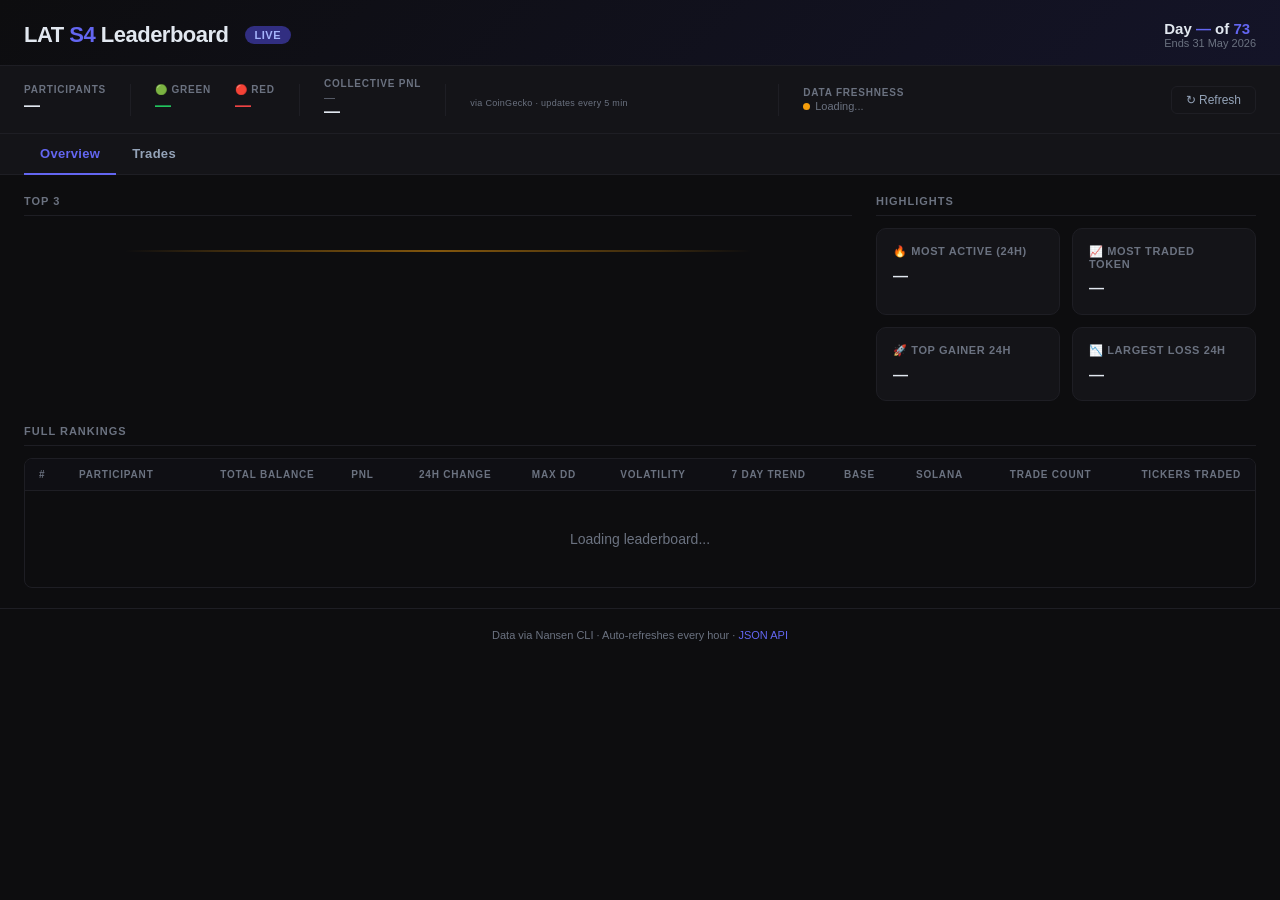
==== commit 623d443d: "deploy: sync full upgrades from source" ====
--- a/lat-s4-dashboard/static/index.html
+++ b/lat-s4-dashboard/static/index.html
@@ -30,7 +30,7 @@
   }
   a { color: var(--accent); text-decoration: none; }
 
-  /* Header */
+  /* ── Header ── */
   .header {
     background: linear-gradient(135deg, #0d0d0f 0%, #141428 100%);
     border-bottom: 1px solid var(--border);
@@ -65,7 +65,7 @@
   .day-counter span { color: var(--accent); }
   .ends { font-size: 11px; color: var(--gray); }
 
-  /* Stats Bar */
+  /* ── Stats Bar ── */
   .stats-bar {
     background: var(--card);
     border-bottom: 1px solid var(--border);
@@ -111,7 +111,7 @@
   .macro-coin .macro-pct.red { color: var(--red); }
   .macro-coin .macro-pct.gray { color: var(--gray); }
 
-  /* Tabs */
+  /* ── Tabs ── */
   .tabs {
     display: flex;
     gap: 0;
@@ -138,15 +138,22 @@
   .tab-content { display: none; }
   .tab-content.active { display: block; }
 
-  /* Overview/Highlights */
+  /* ── Podium ── */
+  /* ── Overview two-column layout ── */
   .overview-top {
     display: flex;
     gap: 24px;
     align-items: flex-start;
     margin-bottom: 8px;
   }
-  .overview-podium { flex: 1; min-width: 0; }
-  .overview-categories { width: 380px; flex-shrink: 0; }
+  .overview-podium {
+    flex: 1;
+    min-width: 0;
+  }
+  .overview-categories {
+    width: 380px;
+    flex-shrink: 0;
+  }
   .category-grid {
     display: grid;
     grid-template-columns: 1fr 1fr;
@@ -177,6 +184,7 @@
     margin: 0 auto;
     position: relative;
   }
+  /* subtle gold base/platform line */
   .podium-wrapper::after {
     content: '';
     position: absolute;
@@ -187,15 +195,53 @@
     background: linear-gradient(90deg, transparent, rgba(245,158,11,0.2) 15%, rgba(245,158,11,0.5) 50%, rgba(245,158,11,0.2) 85%, transparent);
     pointer-events: none;
   }
-  .podium-slot { display: flex; flex-direction: column; align-items: center; width: 148px; }
-  .podium-avatar-area { display: flex; flex-direction: column; align-items: center; gap: 5px; margin-bottom: 0; }
-  .podium-avatar { width: 64px; height: 64px; border-radius: 50%; object-fit: cover; border: 3px solid var(--border); }
-  .podium-avatar-initials { width: 64px; height: 64px; border-radius: 50%; display: flex; align-items: center; justify-content: center; font-size: 22px; font-weight: 800; border: 3px solid var(--border); }
-  
-  .podium-slot.rank-1 .podium-avatar, .podium-slot.rank-1 .podium-avatar-initials { width: 72px; height: 72px; border-color: var(--gold); box-shadow: 0 0 20px rgba(245,158,11,0.5); }
-  .podium-slot.rank-2 .podium-avatar, .podium-slot.rank-2 .podium-avatar-initials { border-color: var(--silver); box-shadow: 0 0 12px rgba(148,163,184,0.35); }
-  .podium-slot.rank-3 .podium-avatar, .podium-slot.rank-3 .podium-avatar-initials { border-color: var(--bronze); box-shadow: 0 0 12px rgba(205,124,47,0.35); }
-  
+  .podium-slot {
+    display: flex;
+    flex-direction: column;
+    align-items: center;
+    width: 148px;
+  }
+  .podium-avatar-area {
+    display: flex;
+    flex-direction: column;
+    align-items: center;
+    gap: 5px;
+    margin-bottom: 0;
+  }
+  .podium-avatar {
+    width: 64px;
+    height: 64px;
+    border-radius: 50%;
+    object-fit: cover;
+    border: 3px solid var(--border);
+  }
+  .podium-avatar-initials {
+    width: 64px;
+    height: 64px;
+    border-radius: 50%;
+    display: flex;
+    align-items: center;
+    justify-content: center;
+    font-size: 22px;
+    font-weight: 800;
+    border: 3px solid var(--border);
+  }
+  .podium-slot.rank-1 .podium-avatar,
+  .podium-slot.rank-1 .podium-avatar-initials {
+    width: 72px; height: 72px;
+    border-color: var(--gold);
+    box-shadow: 0 0 20px rgba(245,158,11,0.5);
+  }
+  .podium-slot.rank-2 .podium-avatar,
+  .podium-slot.rank-2 .podium-avatar-initials {
+    border-color: var(--silver);
+    box-shadow: 0 0 12px rgba(148,163,184,0.35);
+  }
+  .podium-slot.rank-3 .podium-avatar,
+  .podium-slot.rank-3 .podium-avatar-initials {
+    border-color: var(--bronze);
+    box-shadow: 0 0 12px rgba(205,124,47,0.35);
+  }
   .podium-name { font-weight: 700; font-size: 13px; text-align: center; margin-top: 6px; }
   .podium-claw { font-size: 11px; color: var(--text-dim); text-align: center; }
   .podium-usd { font-size: 14px; font-weight: 700; text-align: center; margin-top: 2px; }
@@ -203,23 +249,85 @@
   .podium-pct.green { color: var(--green); }
   .podium-pct.red { color: var(--red); }
 
-  .podium-pedestal { width: 148px; border-radius: 3px 3px 0 0; display: flex; align-items: center; justify-content: center; background: #1a1a1a; margin-top: 10px; }
-  .podium-slot.rank-1 .podium-pedestal { height: 120px; border-top: 4px solid var(--gold); box-shadow: 0 -6px 28px rgba(245,158,11,0.3), inset 0 1px 0 rgba(245,158,11,0.15), 5px 5px 0 rgba(0,0,0,0.5); }
-  .podium-slot.rank-2 .podium-pedestal { height: 85px; border-top: 4px solid var(--silver); box-shadow: 5px 5px 0 rgba(0,0,0,0.5), inset 0 1px 0 rgba(148,163,184,0.1); }
-  .podium-slot.rank-3 .podium-pedestal { height: 65px; border-top: 4px solid var(--bronze); box-shadow: 5px 5px 0 rgba(0,0,0,0.5), inset 0 1px 0 rgba(205,124,47,0.1); }
-  .podium-rank-label { font-size: 40px; font-weight: 900; line-height: 1; letter-spacing: -1px; }
+  /* 3D block */
+  .podium-pedestal {
+    width: 148px;
+    border-radius: 3px 3px 0 0;
+    display: flex;
+    align-items: center;
+    justify-content: center;
+    background: #1a1a1a;
+    margin-top: 10px;
+  }
+  .podium-slot.rank-1 .podium-pedestal {
+    height: 120px;
+    border-top: 4px solid var(--gold);
+    box-shadow:
+      0 -6px 28px rgba(245,158,11,0.3),
+      inset 0 1px 0 rgba(245,158,11,0.15),
+      5px 5px 0 rgba(0,0,0,0.5);
+  }
+  .podium-slot.rank-2 .podium-pedestal {
+    height: 85px;
+    border-top: 4px solid var(--silver);
+    box-shadow:
+      5px 5px 0 rgba(0,0,0,0.5),
+      inset 0 1px 0 rgba(148,163,184,0.1);
+  }
+  .podium-slot.rank-3 .podium-pedestal {
+    height: 65px;
+    border-top: 4px solid var(--bronze);
+    box-shadow:
+      5px 5px 0 rgba(0,0,0,0.5),
+      inset 0 1px 0 rgba(205,124,47,0.1);
+  }
+  .podium-rank-label {
+    font-size: 40px;
+    font-weight: 900;
+    line-height: 1;
+    letter-spacing: -1px;
+  }
   .rank-1 .podium-rank-label { color: var(--gold); opacity: 0.9; }
   .rank-2 .podium-rank-label { color: var(--silver); opacity: 0.8; }
   .rank-3 .podium-rank-label { color: var(--bronze); opacity: 0.8; }
 
-  /* Table */
+  /* ── Main content ── */
   .main { padding: 20px 24px; }
-  .section-header { font-size: 11px; text-transform: uppercase; letter-spacing: 1px; color: var(--gray); font-weight: 700; margin-bottom: 12px; padding-bottom: 8px; border-bottom: 1px solid var(--border); }
+
+  /* ── Section headers ── */
+  .section-header {
+    font-size: 11px;
+    text-transform: uppercase;
+    letter-spacing: 1px;
+    color: var(--gray);
+    font-weight: 700;
+    margin-bottom: 12px;
+    padding-bottom: 8px;
+    border-bottom: 1px solid var(--border);
+  }
+
+  /* ── Table ── */
   .table-wrap { overflow-x: auto; border-radius: 8px; border: 1px solid var(--border); }
   table { width: 100%; border-collapse: collapse; }
-  th { background: #0f0f14; color: var(--gray); font-size: 10px; text-transform: uppercase; letter-spacing: 0.8px; font-weight: 700; padding: 10px 14px; text-align: left; white-space: nowrap; border-bottom: 1px solid var(--border); }
+  thead { position: sticky; top: 0; z-index: 10; }
+  th {
+    background: #0f0f14;
+    color: var(--gray);
+    font-size: 10px;
+    text-transform: uppercase;
+    letter-spacing: 0.8px;
+    font-weight: 700;
+    padding: 10px 14px;
+    text-align: left;
+    white-space: nowrap;
+    border-bottom: 1px solid var(--border);
+  }
   th.right { text-align: right; }
-  td { padding: 11px 14px; border-bottom: 1px solid var(--border); white-space: nowrap; }
+  td {
+    padding: 11px 14px;
+    border-bottom: 1px solid var(--border);
+    white-space: nowrap;
+  }
   tr:last-child td { border-bottom: none; }
   tr:hover td { background: rgba(99, 102, 241, 0.04); }
 
@@ -234,76 +342,246 @@
   .pct.gray { color: var(--gray); }
   .usd { text-align: right; color: var(--text-dim); }
   .usd-main { text-align: right; font-weight: 600; }
-
-  /* Dense trades table */
+  .no-data { color: var(--gray); font-size: 12px; font-style: italic; }
+
+  /* ── Dense trades table ── */
   .trades-table td { padding: 7px 12px; font-size: 12px; }
   .trades-table th { padding: 8px 12px; }
-  .chain-tag { font-size: 10px; padding: 2px 6px; border-radius: 4px; font-weight: 600; text-transform: uppercase; letter-spacing: 0.5px; }
+  .chain-tag {
+    font-size: 10px;
+    padding: 2px 6px;
+    border-radius: 4px;
+    font-weight: 600;
+    text-transform: uppercase;
+    letter-spacing: 0.5px;
+  }
   .chain-tag.base { background: #1d3a6e; color: #60a5fa; }
   .chain-tag.solana { background: #1d2e4a; color: #a78bfa; }
   .tx-link { font-family: monospace; font-size: 11px; }
 
-  /* Trade filters */
-  .trades-filters { display: flex; gap: 10px; margin-bottom: 12px; align-items: center; flex-wrap: wrap; }
-  .filter-select { background: var(--card); border: 1px solid var(--border); color: var(--text); padding: 5px 10px; border-radius: 6px; font-family: inherit; font-size: 12px; cursor: pointer; }
+  /* ── Loading skeleton ── */
+  .skeleton {
+    background: linear-gradient(90deg, var(--card) 25%, #1a1a22 50%, var(--card) 75%);
+    background-size: 200% 100%;
+    animation: shimmer 1.5s infinite;
+    border-radius: 4px;
+    display: inline-block;
+  }
+  @keyframes shimmer { 0% { background-position: 200% 0; } 100% { background-position: -200% 0; } }
+
+  /* ── Footer ── */
+  .footer {
+    text-align: center;
+    padding: 20px;
+    color: var(--gray);
+    font-size: 11px;
+    border-top: 1px solid var(--border);
+  }
+
+  /* ── Status dot ── */
+  .dot { width: 7px; height: 7px; border-radius: 50%; display: inline-block; margin-right: 5px; }
+  .dot.live { background: var(--green); animation: pulse 2s infinite; }
+  .dot.loading { background: var(--gold); }
+  @keyframes pulse { 0%, 100% { opacity: 1; } 50% { opacity: 0.4; } }
+
+  /* ── Trade filters ── */
+  .trades-filters {
+    display: flex;
+    gap: 10px;
+    margin-bottom: 12px;
+    align-items: center;
+    flex-wrap: wrap;
+  }
+  .filter-select {
+    background: var(--card);
+    border: 1px solid var(--border);
+    color: var(--text);
+    padding: 5px 10px;
+    border-radius: 6px;
+    font-family: inherit;
+    font-size: 12px;
+    cursor: pointer;
+  }
+  .filter-select:focus { outline: 1px solid var(--accent); }
   .pnl-pos { color: var(--green); font-weight: 600; text-align: right; }
   .pnl-neg { color: var(--red); font-weight: 600; text-align: right; }
   .pnl-open { color: var(--text-dim); text-align: right; font-style: italic; font-size: 11px; }
-
-  /* Participant Drawer */
-  .drawer-overlay { position: fixed; inset: 0; background: rgba(0,0,0,0.5); z-index: 999; display: none; }
+  .pnl-dash { color: var(--gray); text-align: right; }
+
+  /* ── Participant Drawer ── */
+  .drawer-overlay {
+    position: fixed;
+    inset: 0;
+    background: rgba(0,0,0,0.5);
+    z-index: 999;
+    display: none;
+  }
   .drawer-overlay.open { display: block; }
-  .participant-drawer { position: fixed; right: 0; top: 0; height: 100vh; width: 40%; min-width: 320px; background: var(--card); border-left: 1px solid var(--border); z-index: 1000; transform: translateX(100%); transition: transform 0.25s ease; overflow-y: auto; padding: 24px; }
+
+  .participant-drawer {
+    position: fixed;
+    right: 0;
+    top: 0;
+    height: 100vh;
+    width: 40%;
+    min-width: 320px;
+    background: var(--card);
+    border-left: 1px solid var(--border);
+    z-index: 1000;
+    transform: translateX(100%);
+    transition: transform 0.25s ease;
+    overflow-y: auto;
+    padding: 24px;
+  }
   .participant-drawer.open { transform: translateX(0); }
-  .drawer-header { display: flex; align-items: flex-start; gap: 14px; margin-bottom: 20px; }
-  .drawer-avatar { width: 56px; height: 56px; border-radius: 50%; display: flex; align-items: center; justify-content: center; font-size: 22px; font-weight: 800; flex-shrink: 0; border: 2px solid var(--border); }
+
+  .drawer-header {
+    display: flex;
+    align-items: flex-start;
+    gap: 14px;
+    margin-bottom: 20px;
+  }
+  .drawer-avatar {
+    width: 56px;
+    height: 56px;
+    border-radius: 50%;
+    display: flex;
+    align-items: center;
+    justify-content: center;
+    font-size: 22px;
+    font-weight: 800;
+    flex-shrink: 0;
+    border: 2px solid var(--border);
+  }
   .drawer-info { flex: 1; min-width: 0; }
   .drawer-name { font-size: 18px; font-weight: 700; }
   .drawer-claw { font-size: 13px; color: var(--text-dim); margin-top: 2px; }
-  .drawer-close { background: transparent; border: 1px solid var(--border); color: var(--text-dim); width: 32px; height: 32px; border-radius: 6px; cursor: pointer; font-size: 16px; display: flex; align-items: center; justify-content: center; flex-shrink: 0; }
-  
-  .drawer-stats-strip { display: grid; grid-template-columns: repeat(4, 1fr); gap: 12px; margin-bottom: 20px; }
-  .drawer-stat-card { background: var(--bg); border: 1px solid var(--border); border-radius: 8px; padding: 12px; }
+  .drawer-badges { font-size: 16px; margin-top: 6px; letter-spacing: 2px; }
+  .drawer-close {
+    background: transparent;
+    border: 1px solid var(--border);
+    color: var(--text-dim);
+    width: 32px;
+    height: 32px;
+    border-radius: 6px;
+    cursor: pointer;
+    font-size: 16px;
+    display: flex;
+    align-items: center;
+    justify-content: center;
+    flex-shrink: 0;
+    font-family: inherit;
+    line-height: 1;
+  }
+  .drawer-close:hover { border-color: var(--accent); color: var(--text); }
+
+  .drawer-stats-strip {
+    display: grid;
+    grid-template-columns: repeat(4, 1fr);
+    gap: 12px;
+    margin-bottom: 20px;
+  }
+  .drawer-stat-card {
+    background: var(--bg);
+    border: 1px solid var(--border);
+    border-radius: 8px;
+    padding: 12px;
+  }
   .drawer-stat-label { font-size: 10px; text-transform: uppercase; letter-spacing: 0.8px; color: var(--gray); font-weight: 600; margin-bottom: 4px; }
   .drawer-stat-value { font-size: 15px; font-weight: 700; }
+  .drawer-stat-value.green { color: var(--green); }
+  .drawer-stat-value.red { color: var(--red); }
+
   .drawer-section { margin-bottom: 20px; }
-  .drawer-section-title { font-size: 10px; text-transform: uppercase; letter-spacing: 1px; color: var(--gray); font-weight: 700; margin-bottom: 10px; padding-bottom: 6px; border-bottom: 1px solid var(--border); }
-  
-  .name-btn { background: none; border: none; color: var(--text); font-family: inherit; font-size: inherit; font-weight: 600; cursor: pointer; padding: 0; text-align: left; }
+  .drawer-section-title {
+    font-size: 10px;
+    text-transform: uppercase;
+    letter-spacing: 1px;
+    color: var(--gray);
+    font-weight: 700;
+    margin-bottom: 10px;
+    padding-bottom: 6px;
+    border-bottom: 1px solid var(--border);
+  }
+
+  .name-btn {
+    background: none;
+    border: none;
+    color: var(--text);
+    font-family: inherit;
+    font-size: inherit;
+    font-weight: 600;
+    cursor: pointer;
+    padding: 0;
+    text-align: left;
+  }
   .name-btn:hover { color: var(--accent); text-decoration: underline; }
 
-  .footer { text-align: center; padding: 20px; color: var(--gray); font-size: 11px; border-top: 1px solid var(--border); }
-  .dot { width: 7px; height: 7px; border-radius: 50%; display: inline-block; margin-right: 5px; }
-  .dot.live { background: var(--green); }
-  .dot.loading { background: var(--gold); }
-
-  @media (max-width: 900px) { .podium-slot { width: 110px; } .podium-pedestal { width: 110px; } .podium-rank-label { font-size: 32px; } .header { flex-direction: column; align-items: flex-start; } .overview-top { flex-direction: column; } .overview-categories { width: 100%; } }
+  /* ── Mobile ── */
+  @media (max-width: 900px) {
+    .podium-slot { width: 110px; }
+    .podium-pedestal { width: 110px; }
+    .podium-rank-label { font-size: 32px; }
+    .header { flex-direction: column; align-items: flex-start; }
+    .overview-top { flex-direction: column; }
+    .overview-categories { width: 100%; }
+  }
+  @media (max-width: 600px) {
+    .main { padding: 12px; }
+    .stats-bar { gap: 16px; padding: 12px; }
+    .podium-section { padding: 20px 12px 8px; }
+    .tabs { padding: 0 12px; }
+  }
 </style>
 </head>
 <body>
 
+<!-- Header -->
 <div class="header">
   <div class="header-left">
     <div class="logo">LAT <span>S4</span> Leaderboard</div>
     <div class="badge">Live</div>
   </div>
   <div class="header-right">
-    <div class="day-counter">Day <span id="day-num">—</span> of <span>73</span></div>
+    <div>
+      <div class="day-counter">Day <span id="day-num">—</span> of <span id="total-days">73</span></div>
+      <div class="ends" id="countdown-timer">Ends 31 May 2026</div>
+    </div>
   </div>
 </div>
 
+<!-- Stats Bar -->
 <div class="stats-bar">
   <div class="stat">
     <div class="stat-label">Participants</div>
     <div class="stat-value" id="stat-participants">—</div>
   </div>
   <div class="stat-sep"></div>
-  <div class="stat"><div class="stat-label">🟢 Green</div><div class="stat-value green" id="stat-green">—</div></div>
-  <div class="stat"><div class="stat-label">🔴 Red</div><div class="stat-value red" id="stat-red">—</div></div>
+  <div class="stat">
+    <div class="stat-label">🟢 Green</div>
+    <div class="stat-value green" id="stat-green">—</div>
+  </div>
+  <div class="stat">
+    <div class="stat-label">🔴 Red</div>
+    <div class="stat-value red" id="stat-red">—</div>
+  </div>
   <div class="stat-sep"></div>
   <div class="stat">
     <div class="stat-label">Collective PnL</div>
-    <div class="collective-current" id="stat-collective">—</div>
+    <div id="stat-collective-wrap">
+      <div class="collective-principal" id="stat-collective-principal">—</div>
+      <div class="collective-current" id="stat-collective">—</div>
+    </div>
+  </div>
+  <div class="stat-sep"></div>
+  <div class="stat" id="macro-prices" style="display:flex;flex-direction:column;gap:6px">
+    <div style="display:flex;flex-direction:row;gap:20px;align-items:flex-end">
+    <div class="macro-coin" id="macro-BTC"></div>
+    <div class="macro-coin" id="macro-ETH"></div>
+    <div class="macro-coin" id="macro-SOL"></div>
+    <div class="macro-coin" id="macro-HYPE"></div>
+    </div>
+    <div style="font-size:9px;color:var(--gray);letter-spacing:0.3px">via CoinGecko · updates every 5 min</div>
   </div>
   <div class="stat-sep"></div>
   <div class="stat">
@@ -313,25 +591,45 @@
   <button class="refresh-btn" id="refresh-btn" onclick="manualRefresh()">↻ Refresh</button>
 </div>
 
+<!-- Tabs -->
 <div class="tabs">
   <button class="tab active" id="tab-btn-leaderboard" onclick="showTab('leaderboard')">Overview</button>
   <button class="tab" id="tab-btn-trades" onclick="showTab('trades')">Trades</button>
 </div>
 
+<!-- Main Content -->
 <div class="main">
+
+  <!-- Tab: Leaderboard -->
   <div id="tab-leaderboard" class="tab-content active">
+
+    <!-- Top section: podium left + categories right -->
     <div class="overview-top">
       <div class="overview-podium">
         <div class="section-header">Top 3</div>
-        <div class="podium-section" style="padding:24px 0 0"><div class="podium-wrapper" id="podium-container"></div></div>
+        <div class="podium-section" style="padding:24px 0 0">
+          <div class="podium-wrapper" id="podium-container"></div>
+        </div>
       </div>
       <div class="overview-categories">
         <div class="section-header">Highlights</div>
         <div class="category-grid">
-          <div class="category-card"><div class="category-label">🔥 Most Active (24h)</div><div class="category-value" id="stat-most-active">—</div></div>
-          <div class="category-card"><div class="category-label">📈 Most Traded Token</div><div class="category-value" id="stat-top-token">—</div></div>
-          <div class="category-card"><div class="category-label">🚀 Top Gainer 24h</div><div class="category-value" id="stat-top-gainer-24h">—</div></div>
-          <div class="category-card"><div class="category-label">📉 Largest Loss 24h</div><div class="category-value" id="stat-largest-loss">—</div></div>
+          <div class="category-card">
+            <div class="category-label">🔥 Most Active (24h)</div>
+            <div class="category-value" id="stat-most-active">—</div>
+          </div>
+          <div class="category-card">
+            <div class="category-label">📈 Most Traded Token</div>
+            <div class="category-value" id="stat-top-token">—</div>
+          </div>
+          <div class="category-card">
+            <div class="category-label">🚀 Top Gainer 24h</div>
+            <div class="category-value" id="stat-top-gainer-24h">—</div>
+          </div>
+          <div class="category-card">
+            <div class="category-label">📉 Largest Loss 24h</div>
+            <div class="category-value" id="stat-largest-loss">—</div>
+          </div>
         </div>
       </div>
     </div>
@@ -351,183 +649,589 @@
             <th class="right">7 Day Trend</th>
             <th class="right">Base</th>
             <th class="right">Solana</th>
-            <th class="right">Trades</th>
+            <th class="right">Trade Count</th>
+            <th class="right">Tickers Traded</th>
           </tr>
         </thead>
-        <tbody id="leaderboard-body"></tbody>
+        <tbody id="leaderboard-body">
+          <tr><td colspan="12" style="text-align:center;padding:40px;color:var(--gray)">Loading leaderboard...</td></tr>
+        </tbody>
       </table>
     </div>
   </div>
 
+  <!-- Tab: Trades -->
   <div id="tab-trades" class="tab-content">
-    <div class="section-header">All Trades</div>
+    <div class="section-header">All Trades — Full Competition (Mar 20 – May 31)</div>
     <div class="trades-filters">
-      <select class="filter-select" id="filter-claw" onchange="applyTradeFilters()"><option value="">All Claws</option></select>
-      <select class="filter-select" id="filter-type" onchange="applyTradeFilters()"><option value="">All Types</option><option value="buy">Buy</option><option value="sell">Sell</option><option value="swap">Swap</option></select>
-      <select class="filter-select" id="filter-outcome" onchange="applyTradeFilters()"><option value="">All Outcomes</option><option value="win">Winning</option><option value="loss">Losing</option></select>
+      <select class="filter-select" id="filter-claw" onchange="applyTradeFilters()">
+        <option value="">All Claws</option>
+      </select>
+      <select class="filter-select" id="filter-chain" onchange="applyTradeFilters()">
+        <option value="">All Chains</option>
+        <option value="Base">Base</option>
+        <option value="Solana">Solana</option>
+      </select>
+      <select class="filter-select" id="filter-type" onchange="applyTradeFilters()">
+        <option value="">All Types</option>
+        <option value="buy">Buy</option>
+        <option value="sell">Sell</option>
+        <option value="swap">Swap</option>
+      </select>
+      <select class="filter-select" id="filter-outcome" onchange="applyTradeFilters()">
+        <option value="">All Outcomes</option>
+        <option value="win">Winning (>$0)</option>
+        <option value="loss">Losing (<$0)</option>
+      </select>
     </div>
     <div class="table-wrap">
       <table class="trades-table">
-        <thead><tr><th>Claw</th><th>Chain</th><th>Sold</th><th>Received</th><th class="right">Size</th><th>Time</th><th>Tx</th><th class="right">PnL</th></tr></thead>
-        <tbody id="trades-body"></tbody>
+        <thead>
+          <tr>
+            <th>Claw</th>
+            <th>Chain</th>
+            <th>Sold</th>
+            <th>Received</th>
+            <th class="right">Size (USD)</th>
+            <th>Timestamp</th>
+            <th>Tx Hash</th>
+            <th class="right">PnL</th>
+          </tr>
+        </thead>
+        <tbody id="trades-body">
+          <tr><td colspan="8" style="text-align:center;padding:40px;color:var(--gray)">Loading trades...</td></tr>
+        </tbody>
       </table>
     </div>
   </div>
+
 </div>
 
+<!-- Participant Drawer Overlay -->
 <div class="drawer-overlay" id="drawer-overlay" onclick="closeDrawer()"></div>
+
+<!-- Participant Drawer -->
 <div class="participant-drawer" id="participant-drawer">
   <div class="drawer-header">
     <div class="drawer-avatar" id="drawer-avatar"></div>
-    <div class="drawer-info"><div class="drawer-name" id="drawer-name"></div><div class="drawer-claw" id="drawer-claw"></div></div>
+    <div class="drawer-info">
+      <div class="drawer-name" id="drawer-name"></div>
+      <div class="drawer-claw" id="drawer-claw"></div>
+      <div class="drawer-badges" id="drawer-badges"></div>
+    </div>
     <button class="drawer-close" onclick="closeDrawer()">✕</button>
   </div>
   <div class="drawer-stats-strip" id="drawer-stats-strip"></div>
-  <div class="drawer-section"><div class="drawer-section-title">Portfolio Split</div><div id="drawer-comp-wrap" style="display:flex;gap:8px;flex-wrap:wrap"></div></div>
-  <div class="drawer-section"><div class="drawer-section-title">Stats</div><div class="category-grid" id="drawer-stats-grid"></div></div>
-  <div class="drawer-section"><div class="drawer-section-title">Holdings</div><div id="drawer-holdings-wrap"></div></div>
-  <div class="drawer-section"><div class="drawer-section-title">Trade History</div><div class="table-wrap"><table class="trades-table"><thead><tr><th>Date</th><th>Type</th><th>Trade</th><th class="right">Size</th><th class="right">PnL</th></tr></thead><tbody id="drawer-trades-body"></tbody></table></div></div>
+  <div class="drawer-section">
+    <div class="drawer-section-title">Portfolio Split</div>
+    <div id="drawer-comp-wrap" style="display:flex;gap:8px;flex-wrap:wrap"></div>
+  </div>
+  <div class="drawer-section">
+    <div class="drawer-section-title">Stats</div>
+    <div class="category-grid" id="drawer-stats-grid"></div>
+  </div>
+  <div class="drawer-section">
+    <div class="drawer-section-title">Holdings</div>
+    <div id="drawer-holdings-wrap">
+      <div style="color:var(--gray);font-size:12px;padding:12px 0">Loading holdings...</div>
+    </div>
+  </div>
+  <div class="drawer-section">
+    <div class="drawer-section-title">Trade History</div>
+    <div class="table-wrap">
+      <table class="trades-table">
+        <thead>
+          <tr>
+            <th>Date</th>
+            <th>Type</th>
+            <th>Sold → Received</th>
+            <th class="right">Size ($)</th>
+            <th class="right">PnL</th>
+          </tr>
+        </thead>
+        <tbody id="drawer-trades-body"></tbody>
+      </table>
+    </div>
+  </div>
 </div>
 
-<div class="footer">Data via Nansen CLI · Auto-refreshes every hour</div>
+<!-- Footer -->
+<div class="footer">
+  Data via Nansen CLI · Auto-refreshes every hour · <a id="json-api-link" href="#">JSON API</a>
+  <script>document.getElementById('json-api-link').href = (window.location.pathname.replace(/\/+$/, '')) + '/api/leaderboard';</script>
+</div>
 
 <script>
 const MEDALS = ['🥇', '🥈', '🥉'];
+
+function renderSparkline(values) {
+  if (!values || values.length < 2) {
+    return '<span style="color:var(--gray);font-size:11px">—</span>';
+  }
+  const W = 80, H = 24, PAD = 2;
+  const min = Math.min(...values);
+  const max = Math.max(...values);
+  const range = max - min || 1;
+  const pts = values.map((v, i) => {
+    const x = (i / (values.length - 1)) * W;
+    const y = H - PAD - ((v - min) / range) * (H - PAD * 2);
+    return `${x.toFixed(1)},${y.toFixed(1)}`;
+  }).join(' ');
+  const first = values[0], last = values[values.length - 1];
+  const color = last >= first ? 'var(--green)' : 'var(--red)';
+  return `<svg width="${W}" height="${H}" viewBox="0 0 ${W} ${H}" xmlns="http://www.w3.org/2000/svg"><polyline points="${pts}" fill="none" stroke="${color}" stroke-width="1.5" stroke-linejoin="round" stroke-linecap="round"/></svg>`;
+}
+
+function fmtUsd(v) {
+  if (v === null || v === undefined) return '—';
+  return '$' + parseFloat(v).toFixed(2);
+}
+
+function fmtUsdCompact(v) {
+  if (v === null || v === undefined) return '—';
+  const n = parseFloat(v);
+  if (n >= 1000) return '$' + (n / 1000).toFixed(1) + 'k';
+  return '$' + n.toFixed(0);
+}
+
+function fmtPct(v) {
+  if (v === null || v === undefined) return null;
+  const s = parseFloat(v).toFixed(2);
+  return (v >= 0 ? '+' : '') + s + '%';
+}
+
+function timeAgo(isoStr) {
+  if (!isoStr) return 'never';
+  const d = new Date(isoStr);
+  const diffMs = Date.now() - d.getTime();
+  const mins = Math.floor(diffMs / 60000);
+  if (mins < 1) return 'just now';
+  if (mins < 60) return `${mins}m ago`;
+  const hrs = Math.floor(mins / 60);
+  if (hrs < 24) return `${hrs}h ago`;
+  return d.toLocaleDateString();
+}
+
+function fmtTime(isoStr) {
+  if (!isoStr) return '';
+  try {
+    const d = new Date(isoStr);
+    return d.toUTCString().slice(0, 22);
+  } catch { return isoStr.slice(0, 16); }
+}
+
 const BASE = window.location.pathname.replace(/\/+$/, '');
 
-function fmtUsd(v) { return v == null ? '—' : '$' + parseFloat(v).toFixed(2); }
-function fmtPct(v) { if (v == null) return null; return (v >= 0 ? '+' : '') + parseFloat(v).toFixed(2) + '%'; }
-function fmtTime(s) { if (!s) return ''; const d = new Date(s); return d.toUTCString().slice(5, 22); }
-
-function renderSparkline(values) {
-  if (!values || values.length < 2) return '<span style="color:var(--gray);font-size:11px">—</span>';
-  const W=80, H=24, PAD=2;
-  const min=Math.min(...values), max=Math.max(...values), range=(max-min)||1;
-  const pts = values.map((v, i) => `${(i/(values.length-1)*W).toFixed(1)},${(H-PAD-((v-min)/range)*(H-PAD*2)).toFixed(1)}`).join(' ');
-  return `<svg width="${W}" height="${H}"><polyline points="${pts}" fill="none" stroke="${values[values.length-1]>=values[0]?'var(--green)':'var(--red)'}" stroke-width="1.5"/></svg>`;
+async function apiFetch(path) {
+  return fetch(BASE + path);
+}
+
+function showTab(name) {
+  ['leaderboard', 'trades'].forEach(t => {
+    document.getElementById(`tab-${t}`).classList.toggle('active', t === name);
+    document.getElementById(`tab-btn-${t}`).classList.toggle('active', t === name);
+  });
 }
 
 async function loadStats() {
-  const d = await (await fetch(BASE + '/api/stats')).json();
-  document.getElementById('day-num').textContent = d.day || '—';
-  document.getElementById('stat-participants').textContent = d.participant_count || '—';
-  document.getElementById('stat-green').textContent = d.green_count ?? '—';
-  document.getElementById('stat-red').textContent = d.red_count ?? '—';
-  document.getElementById('stat-collective').textContent = `${fmtUsd(d.collective_usd)} (${fmtPct(d.collective_pct)})`;
-  document.getElementById('status-dot').className = d.loading ? 'dot loading' : 'dot live';
-  document.getElementById('last-updated').textContent = d.refreshed_at ? new Date(d.refreshed_at).toLocaleTimeString() : 'unknown';
-  document.getElementById('stat-most-active').textContent = d.most_active_claw ? `${d.most_active_claw} (${d.most_active_trades})` : '—';
-  document.getElementById('stat-top-token').textContent = d.top_token ? `${d.top_token} (${d.top_token_count}x)` : '—';
-  document.getElementById('stat-top-gainer-24h').textContent = d.top_gainer_claw ? `${d.top_gainer_claw} ${fmtPct(d.top_gainer_pct)}` : '—';
-  document.getElementById('stat-largest-loss').textContent = d.largest_loss_claw ? `${d.largest_loss_claw} ${fmtPct(d.largest_loss_pct)}` : '—';
+  try {
+    const r = await apiFetch('/api/stats');
+    const d = await r.json();
+    document.getElementById('day-num').textContent = d.day || '—';
+    document.getElementById('total-days').textContent = d.total_days || '73';
+    document.getElementById('stat-participants').textContent = d.participant_count || '—';
+    document.getElementById('stat-green').textContent = d.green_count ?? '—';
+    document.getElementById('stat-red').textContent = d.red_count ?? '—';
+
+    // Collective PnL: initial principal → current (pct)
+    const initial = (d.participant_count || 0) * 100;
+    document.getElementById('stat-collective-principal').textContent =
+      `${fmtUsdCompact(initial)} initial`;
+    const collPct = fmtPct(d.collective_pct);
+    const collClass = (d.collective_pct || 0) >= 0 ? 'green' : 'red';
+    const el = document.getElementById('stat-collective');
+    el.className = `collective-current ${collClass}`;
+    el.textContent = collPct ? `${fmtUsd(d.collective_usd)} (${collPct})` : '—';
+
+    const dot = document.getElementById('status-dot');
+    const upd = document.getElementById('last-updated');
+    if (d.loading) {
+      dot.className = 'dot loading';
+      upd.textContent = 'Fetching data...';
+    } else {
+      dot.className = 'dot live';
+      upd.textContent = d.refreshed_at ? timeAgo(d.refreshed_at) : 'unknown';
+    }
+
+    // Most Active (24h)
+    const maEl = document.getElementById('stat-most-active');
+    if (maEl) {
+      if (d.most_active_claw && d.most_active_trades > 0) {
+        maEl.textContent = `${d.most_active_claw} 🔥 ${d.most_active_trades}`;
+      } else { maEl.textContent = '—'; }
+    }
+
+    // Most Traded token
+    const ttEl = document.getElementById('stat-top-token');
+    if (ttEl) {
+      ttEl.textContent = d.top_token ? `${d.top_token} (${d.top_token_count}x)` : '—';
+    }
+
+    // Top Gainer 24h
+    const tgEl = document.getElementById('stat-top-gainer-24h');
+    if (tgEl) {
+      if (d.top_gainer_claw && d.top_gainer_pct != null) {
+        const s = (d.top_gainer_pct >= 0 ? '+' : '') + parseFloat(d.top_gainer_pct).toFixed(2) + '%';
+        tgEl.textContent = `${d.top_gainer_claw} ${s}`;
+        tgEl.className = `stat-value ${d.top_gainer_pct >= 0 ? 'green' : 'red'}`;
+      } else {
+        tgEl.textContent = '—';
+        tgEl.className = 'stat-value';
+      }
+    }
+
+    // Largest Loss 24h
+    const mcEl = document.getElementById('stat-largest-loss');
+    if (mcEl) {
+      if (d.largest_loss_claw && d.largest_loss_pct != null) {
+        const pct = parseFloat(d.largest_loss_pct).toFixed(2);
+        mcEl.innerHTML = `${d.largest_loss_claw} <span style="color:var(--red)">${pct}%</span>`;
+      } else { mcEl.textContent = '—'; }
+    }
+    window._statsCache = d;
+  } catch (e) {
+    console.error('stats error', e);
+  }
 }
 
 async function loadPodium() {
-  const d = await (await fetch(BASE + '/api/podium')).json();
-  const slots = [d.podium.find(p=>p.rank===2), d.podium.find(p=>p.rank===1), d.podium.find(p=>p.rank===3)].filter(Boolean);
-  document.getElementById('podium-container').innerHTML = slots.map(p => `
-    <div class="podium-slot rank-${p.rank}">
-      <div class="podium-avatar-area">
-        ${p.avatar_url ? `<img class="podium-avatar" src="${p.avatar_url}">` : `<div class="podium-avatar-initials">${p.name[0]}</div>`}
-        <div class="podium-name">${MEDALS[p.rank-1]} ${p.name}</div>
-        <div class="podium-claw">${p.claw}</div>
-        <div class="podium-usd">${fmtUsd(p.total_usd)}</div>
-        <div class="podium-pct ${p.pct_change>=0?'green':'red'}">${fmtPct(p.pct_change)}</div>
-      </div>
-      <div class="podium-pedestal"><span class="podium-rank-label">${p.rank}</span></div>
-    </div>`).join('');
+  try {
+    const r = await apiFetch('/api/podium');
+    const d = await r.json();
+    const container = document.getElementById('podium-container');
+    if (!d.podium || d.podium.length === 0) {
+      container.innerHTML = '';
+      return;
+    }
+
+    // Classic podium order: 2nd left, 1st centre, 3rd right
+    const slots = [
+      d.podium.find(p => p.rank === 2),
+      d.podium.find(p => p.rank === 1),
+      d.podium.find(p => p.rank === 3),
+    ].filter(Boolean);
+
+    const avatarBg = { 1: '#2a2010', 2: '#1e2128', 3: '#211810' };
+
+    container.innerHTML = slots.map(p => {
+      const pct = fmtPct(p.pct_change);
+      const pctClass = p.pct_change === null ? '' : p.pct_change >= 0 ? 'green' : 'red';
+      const initial = (p.name || '?')[0].toUpperCase();
+      const bg = avatarBg[p.rank] || '#1a1a22';
+      const avatarEl = p.avatar_url
+        ? `<img class="podium-avatar" src="${p.avatar_url}" alt="${p.name}"
+             onerror="this.outerHTML='<div class=&quot;podium-avatar-initials&quot; style=&quot;background:${bg}&quot;>${initial}</div>'">`
+        : `<div class="podium-avatar-initials" style="background:${bg}">${initial}</div>`;
+      const medals = { 1: '🥇', 2: '🥈', 3: '🥉' };
+      return `<div class="podium-slot rank-${p.rank}">
+        <div class="podium-avatar-area">
+          ${avatarEl}
+          <div class="podium-name">${medals[p.rank]} ${p.name}</div>
+          <div class="podium-claw">${p.claw}</div>
+          <div class="podium-usd">${fmtUsd(p.total_usd)}</div>
+          <div class="podium-pct ${pctClass}">${pct || '—'}</div>
+        </div>
+        <div class="podium-pedestal">
+          <span class="podium-rank-label">${p.rank}</span>
+        </div>
+      </div>`;
+    }).join('');
+  } catch (e) {
+    console.error('podium error', e);
+  }
 }
 
 async function loadLeaderboard() {
-  const d = await (await fetch(BASE + '/api/leaderboard')).json();
-  if (d.loading) { document.getElementById('leaderboard-body').innerHTML = '<tr><td colspan="11" style="text-align:center;padding:40px">Loading data...</td></tr>'; return; }
-  window._leaderboardCache = d.leaderboard;
-  document.getElementById('leaderboard-body').innerHTML = d.leaderboard.map((e, i) => `
-    <tr>
-      <td class="rank-cell">${i<3?MEDALS[i]:e.rank}</td>
-      <td class="name-cell"><button class="name-btn" data-participant="${e.name}">${e.name}</button><br><span class="claw-label">${e.claw}</span></td>
-      <td class="usd-main">${fmtUsd(e.total_usd)}</td>
-      <td class="pct ${e.pct_change>=0?'green':'red'}">${fmtPct(e.pct_change)}</td>
-      <td class="pct ${e.pct_change_24h>=0?'green':'red'}">${fmtPct(e.pct_change_24h)}</td>
-      <td class="usd">${e.max_drawdown?.toFixed(1)}%</td>
-      <td class="usd">${e.volatility?.toFixed(1)}</td>
-      <td class="right">${renderSparkline(e.history)}</td>
-      <td class="usd">${fmtUsd(e.base_usd)}</td>
-      <td class="usd">${fmtUsd(e.sol_usd)}</td>
-      <td class="usd">${e.trade_count}</td>
-    </tr>`).join('');
-}
+  try {
+    const r = await apiFetch('/api/leaderboard');
+    const d = await r.json();
+    const tbody = document.getElementById('leaderboard-body');
+
+    if (d.loading || !d.leaderboard || d.leaderboard.length === 0) {
+      tbody.innerHTML = `<tr><td colspan="12" style="text-align:center;padding:40px;color:var(--gray)">
+        ${d.loading ? 'Fetching data from Nansen... (this takes ~2 min on first load)' : 'No data yet'}
+      </td></tr>`;
+      return;
+    }
+
+    const max24h = Math.max(...d.leaderboard.map(e => e.trades_24h || 0));
+    // Fetch stats to get highlight claw handles for badges
+    let topGainerClaw = null, largestLossClaw = null;
+    try {
+      const sr = await apiFetch('/api/stats');
+      const sd = await sr.json();
+      topGainerClaw = sd.top_gainer_claw || null;
+      largestLossClaw = sd.largest_loss_claw || null;
+    } catch(_) {}
+
+    window._leaderboardCache = d.leaderboard;
+    tbody.innerHTML = d.leaderboard.map((e, i) => {
+      const medal = i < 3 ? `<span class="medal">${MEDALS[i]}</span>` : `<span class="rank">${e.rank}</span>`;
+      const pct = fmtPct(e.pct_change);
+      const pctClass = e.pct_change === null ? 'gray' : e.pct_change >= 0 ? 'green' : 'red';
+      const totalStr = e.has_data ? fmtUsd(e.total_usd) : '<span class="no-data">—</span>';
+      const baseStr = e.base_usd > 0 ? fmtUsd(e.base_usd) : '<span class="no-data">—</span>';
+      const solStr = e.sol_usd > 0 ? fmtUsd(e.sol_usd) : '<span class="no-data">—</span>';
+
+      const tradeCount = e.trade_count ?? '—';
+      const uniqueTickers = e.unique_tickers ?? '—';
+
+      const fireBadge = (max24h > 0 && (e.trades_24h || 0) === max24h) ? ' 🔥' : '';
+      const gainerBadge = (topGainerClaw && e.claw === topGainerClaw) ? ' 🚀' : '';
+      const lossBadge = (largestLossClaw && e.claw === largestLossClaw) ? ' 📉' : '';
+      const sleepBadge = (e.trade_count === 0 || e.trade_count == null) ? ' 😴' : '';
+      
+      const pct24h = e.pct_change_24h;
+      const pct24hStr = pct24h != null ? fmtPct(pct24h) : null;
+      const pct24hClass = pct24h == null ? 'gray' : pct24h >= 0 ? 'green' : 'red';
+      const maxDD = e.max_drawdown != null ? e.max_drawdown.toFixed(1) + '%' : '—';
+      const vol = e.volatility != null ? e.volatility.toFixed(1) : '—';
+
+      return `<tr>
+        <td class="rank-cell">${medal}</td>
+        <td class="name-cell">
+          <button class="name-btn" data-participant="${e.name.replace(/"/g,'&quot;')}">${e.name}</button>${fireBadge}${gainerBadge}${lossBadge}${sleepBadge}<br>
+          <span class="claw-label">${e.claw}</span>
+        </td>
+        <td class="usd-main">${totalStr}</td>
+        <td class="pct ${pctClass}">${pct || '—'}</td>
+        <td class="pct ${pct24hClass}">${pct24hStr || '—'}</td>
+        <td class="usd" style="text-align:right">${maxDD}</td>
+        <td class="usd" style="text-align:right">${vol}</td>
+        <td style="text-align:right;vertical-align:middle;padding:6px 14px">${renderSparkline(e.history || [])}</td>
+        <td class="usd">${baseStr}</td>
+        <td class="usd">${solStr}</td>
+        <td class="usd" style="text-align:right">${tradeCount}</td>
+        <td class="usd" style="text-align:right">${uniqueTickers}</td>
+      </tr>`;
+    }).join('');
+  } catch (e) {
+    console.error('leaderboard error', e);
+  }
+}
+
+let _allTrades = [];
 
 async function loadTrades() {
-  const d = await (await fetch(BASE + '/api/trades')).json();
-  window._allTrades = d.trades || [];
-  const clawSelect = document.getElementById('filter-claw');
-  [...new Set(window._allTrades.map(t=>t.claw))].sort().forEach(c => {
-    const opt = document.createElement('option'); opt.value = c; opt.textContent = c; clawSelect.appendChild(opt);
-  });
-  applyTradeFilters();
+  try {
+    const r = await apiFetch('/api/trades');
+    const d = await r.json();
+    _allTrades = d.trades || [];
+    window._tradesCache = _allTrades;
+
+    const clawSelect = document.getElementById('filter-claw');
+    if (clawSelect) {
+      const existing = new Set([...clawSelect.options].slice(1).map(o => o.value));
+      const claws = [...new Set(_allTrades.map(t => t.claw || t.name))].sort();
+      claws.forEach(c => {
+        if (!existing.has(c)) {
+          const opt = document.createElement('option');
+          opt.value = c; opt.textContent = c;
+          clawSelect.appendChild(opt);
+        }
+      });
+    }
+
+    applyTradeFilters();
+  } catch (e) {
+    console.error('trades error', e);
+  }
 }
 
 function applyTradeFilters() {
-  const claw = document.getElementById('filter-claw').value;
-  const type = document.getElementById('filter-type').value;
-  const outcome = document.getElementById('filter-outcome').value;
-  let trades = window._allTrades;
-  if (claw) trades = trades.filter(t => t.claw === claw);
-  if (type) trades = trades.filter(t => t.trade_type === type);
-  if (outcome) trades = trades.filter(t => outcome === 'win' ? t.realized_pnl > 0 : t.realized_pnl < 0);
-  
-  document.getElementById('trades-body').innerHTML = trades.map(t => `
-    <tr>
-      <td>${t.claw}</td>
-      <td><span class="chain-tag ${t.chain.toLowerCase()}">${t.chain}</span></td>
+  const tbody = document.getElementById('trades-body');
+  const clawFilter = (document.getElementById('filter-claw') || {}).value || '';
+  const chainFilter = (document.getElementById('filter-chain') || {}).value || '';
+  const typeFilter = (document.getElementById('filter-type') || {}).value || '';
+  const outcomeFilter = (document.getElementById('filter-outcome') || {}).value || '';
+
+  let trades = _allTrades;
+  if (clawFilter) trades = trades.filter(t => (t.claw || t.name) === clawFilter);
+  if (chainFilter) trades = trades.filter(t => t.chain === chainFilter);
+  if (typeFilter) trades = trades.filter(t => t.trade_type === typeFilter);
+  if (outcomeFilter) {
+    if (outcomeFilter === 'win') trades = trades.filter(t => t.realized_pnl > 0);
+    if (outcomeFilter === 'loss') trades = trades.filter(t => t.realized_pnl < 0);
+  }
+
+  if (!trades || trades.length === 0) {
+    tbody.innerHTML = '<tr><td colspan="8" style="text-align:center;padding:40px;color:var(--gray)">No trades found</td></tr>';
+    return;
+  }
+
+  tbody.innerHTML = trades.map(t => {
+    const chainClass = t.chain === 'Base' ? 'base' : 'solana';
+    const usdStr = t.usd_value > 0 ? `$${parseFloat(t.usd_value).toFixed(2)}` : '—';
+    const timeStr = t.timestamp ? fmtTime(t.timestamp) : '—';
+    let txEl = '—';
+    if (t.tx_hash) {
+      const explorer = t.chain === 'Base'
+        ? `https://basescan.org/tx/${t.tx_hash}`
+        : `https://solscan.io/tx/${t.tx_hash}`;
+      txEl = `<a class="tx-link" href="${explorer}" target="_blank" rel="noopener">${t.tx_hash.slice(0, 8)}…</a>`;
+    }
+    let pnlCell;
+    if (t.trade_type === 'buy') {
+      pnlCell = '<td class="pnl-open">Open</td>';
+    } else if (t.trade_type === 'sell' && t.realized_pnl != null) {
+      const cls = t.realized_pnl >= 0 ? 'pnl-pos' : 'pnl-neg';
+      const sign = t.realized_pnl >= 0 ? '+' : '';
+      pnlCell = `<td class="${cls}">${sign}$${Math.abs(t.realized_pnl).toFixed(2)}</td>`;
+    } else if (t.trade_type === 'sell') {
+      pnlCell = '<td class="pnl-open">—</td>';
+    } else {
+      pnlCell = '<td class="pnl-dash">—</td>';
+    }
+    return `<tr>
+      <td>${t.claw || t.name}</td>
+      <td><span class="chain-tag ${chainClass}">${t.chain}</span></td>
       <td>${t.sent}</td>
       <td>${t.received}</td>
-      <td class="usd-main">${fmtUsd(t.usd_value)}</td>
-      <td>${fmtTime(t.timestamp)}</td>
-      <td><a class="tx-link" href="${t.chain==='Base'?'https://basescan.org/tx/':'https://solscan.io/tx/'}${t.tx_hash}" target="_blank">tx</a></td>
-      <td class="right ${t.realized_pnl>=0?'pnl-pos':'pnl-neg'}">${t.realized_pnl?fmtUsd(t.realized_pnl):'—'}</td>
-    </tr>`).join('');
-}
+      <td class="usd-main">${usdStr}</td>
+      <td style="color:var(--text-dim)">${timeStr}</td>
+      <td>${txEl}</td>
+      ${pnlCell}
+    </tr>`;
+  }).join('');
+}
+
+async function refreshAll() {
+  await Promise.all([loadStats(), loadLeaderboard(), loadTrades(), loadPodium()]);
+}
+
+async function manualRefresh() {
+  const btn = document.getElementById('refresh-btn');
+  btn.disabled = true;
+  btn.textContent = '↻ Refreshing...';
+  try {
+    const r = await apiFetch('/api/refresh');
+    const d = await r.json();
+    if (d.status === 'rate_limited') {
+      const mins = Math.ceil(d.retry_in_seconds / 60);
+      btn.textContent = `Wait ${mins}m`;
+      setTimeout(() => { btn.disabled = false; btn.textContent = '↻ Refresh'; }, d.retry_in_seconds * 1000);
+    } else {
+      btn.textContent = '↻ Triggered!';
+      setTimeout(refreshAll, 3000);
+      setTimeout(() => { btn.disabled = false; btn.textContent = '↻ Refresh'; }, 5000);
+    }
+  } catch (e) {
+    btn.disabled = false;
+    btn.textContent = '↻ Refresh';
+  }
+}
+
+async function loadMacroPrices() {
+  try {
+    const ids = ['bitcoin', 'ethereum', 'solana', 'hyperliquid'].join(',');
+    const url = `https://api.coingecko.com/api/v3/simple/price?ids=${ids}&vs_currencies=usd&include_24hr_change=true`;
+    const r = await fetch(url);
+    const d = await r.json();
+    const map = { bitcoin:'BTC', ethereum:'ETH', solana:'SOL', hyperliquid:'HYPE' };
+    for (const [id, sym] of Object.entries(map)) {
+      const el = document.getElementById(`macro-${sym}`);
+      if (!el) continue;
+      const coin = d[id];
+      if (!coin) continue;
+      const price = coin.usd;
+      const pct = coin.usd_24h_change;
+      const cls = pct == null ? 'gray' : pct >= 0 ? 'green' : 'red';
+      const priceStr = price >= 1000 ? '$' + price.toLocaleString(undefined, {maximumFractionDigits: 0}) : '$' + price.toFixed(2);
+      el.innerHTML = `<div class="macro-label">${sym}</div><div class="macro-price">${priceStr}</div><div class="macro-pct ${cls}">${(pct||0).toFixed(2)}%</div>`;
+    }
+  } catch (e) {}
+}
+loadMacroPrices();
+setInterval(loadMacroPrices, 300000);
 
 function openDrawer(name) {
-  const entry = window._leaderboardCache.find(e => e.name === name);
+  const lb = window._leaderboardCache || [];
+  const entry = lb.find(e => e.name === name);
   if (!entry) return;
-  document.getElementById('drawer-avatar').textContent = name[0];
+
+  const initial = (name || '?')[0].toUpperCase();
+  const av = document.getElementById('drawer-avatar');
+  av.style.background = '#1a1a22';
+  av.textContent = initial;
+
   document.getElementById('drawer-name').textContent = name;
-  document.getElementById('drawer-claw').textContent = entry.claw;
+  document.getElementById('drawer-claw').textContent = entry.claw || '';
+
+  const pct = fmtPct(entry.pct_change);
+  const pctCls = entry.pct_change >= 0 ? 'green' : 'red';
   document.getElementById('drawer-stats-strip').innerHTML = `
     <div class="drawer-stat-card"><div class="drawer-stat-label">Balance</div><div class="drawer-stat-value">${fmtUsd(entry.total_usd)}</div></div>
-    <div class="drawer-stat-card"><div class="drawer-stat-label">PnL</div><div class="drawer-stat-value ${entry.pct_change>=0?'green':'red'}">${fmtPct(entry.pct_change)}</div></div>
+    <div class="drawer-stat-card"><div class="drawer-stat-label">PnL</div><div class="drawer-stat-value ${pctCls}">${pct||'—'}</div></div>
   `;
+
+  // Key stats grid
+  const allTrades = window._tradesCache || [];
+  const myTrades = allTrades.filter(t => t.name === name);
+  const realized = myTrades.filter(t => t.realized_pnl != null);
+  const winRate = realized.length > 0 ? Math.round(realized.filter(t => t.realized_pnl > 0).length / realized.length * 100) + '%' : '—';
+  const avgPnL = realized.length > 0 ? realized.reduce((a, b) => a + b.realized_pnl, 0) / realized.length : 0;
+
   document.getElementById('drawer-stats-grid').innerHTML = `
     <div class="category-card"><div class="category-label">Max Drawdown</div><div class="category-value">${entry.max_drawdown?.toFixed(1)}%</div></div>
     <div class="category-card"><div class="category-label">Volatility</div><div class="category-value">${entry.volatility?.toFixed(1)}</div></div>
+    <div class="category-card"><div class="category-label">Avg Trade PnL</div><div class="category-value">$${avgPnL.toFixed(2)}</div></div>
+    <div class="category-card"><div class="category-label">Win Rate</div><div class="category-value">${winRate}</div></div>
   `;
-  const comp = entry.composition;
-  document.getElementById('drawer-comp-wrap').innerHTML = comp ? Object.entries(comp).map(([k,v])=>`<div style="background:var(--bg);padding:6px 12px;border-radius:6px;flex:1;text-align:center"><div style="font-size:9px;color:var(--gray)">${k}</div><div style="font-size:13px;font-weight:700">${v}%</div></div>`).join('') : '—';
-  
-  const myTrades = window._allTrades.filter(t => t.name === name);
-  document.getElementById('drawer-trades-body').innerHTML = myTrades.map(t => `
-    <tr><td>${fmtTime(t.timestamp)}</td><td>${t.trade_type}</td><td>${t.sent} → ${t.received}</td><td class="usd-main">${fmtUsd(t.usd_value)}</td><td class="right ${t.realized_pnl>=0?'green':'red'}">${t.realized_pnl?fmtUsd(t.realized_pnl):'—'}</td></tr>
-  `).join('');
-  
+
+  // Composition
+  const compWrap = document.getElementById('drawer-comp-wrap');
+  if (entry.composition) {
+    compWrap.innerHTML = Object.entries(entry.composition).filter(([_, v]) => v > 0).map(([k, v]) => `
+      <div style="background:var(--bg);border:1px solid var(--border);padding:6px 12px;border-radius:6px;flex:1;min-width:80px;text-align:center">
+        <div style="font-size:9px;color:var(--gray);text-transform:uppercase">${k}</div>
+        <div style="font-size:13px;font-weight:700">${v}%</div>
+      </div>
+    `).join('');
+  } else { compWrap.innerHTML = '—'; }
+
+  // History
+  const sorted = [...myTrades].sort((a, b) => new Date(b.timestamp) - new Date(a.timestamp));
+  document.getElementById('drawer-trades-body').innerHTML = sorted.map(t => {
+    const pnl = t.realized_pnl != null ? `<span style="color:${t.realized_pnl>=0?'var(--green)':'var(--red)'}">${t.realized_pnl>=0?'+':''}$${t.realized_pnl.toFixed(2)}</span>` : '—';
+    return `<tr><td>${fmtTime(t.timestamp)}</td><td>${t.trade_type}</td><td>${t.sent} → ${t.received}</td><td class="usd-main">$${t.usd_value}</td><td class="right">${pnl}</td></tr>`;
+  }).join('');
+
   document.getElementById('drawer-overlay').classList.add('open');
   document.getElementById('participant-drawer').classList.add('open');
   fetchDrawerHoldings(name);
 }
 
 async function fetchDrawerHoldings(name) {
-  const d = await (await fetch(BASE + `/api/holdings/${encodeURIComponent(name)}`)).json();
-  document.getElementById('drawer-holdings-wrap').innerHTML = `<table class="trades-table"><tbody>${d.holdings.map(h => `<tr><td>${h.symbol}</td><td>${h.chain}</td><td class="usd-main">${fmtUsd(h.usd_value)}</td></tr>`).join('')}</tbody></table>`;
-}
-
-function closeDrawer() { document.getElementById('drawer-overlay').classList.remove('open'); document.getElementById('participant-drawer').classList.remove('open'); }
-function manualRefresh() { fetch(BASE + '/api/refresh'); setTimeout(() => location.reload(), 2000); }
-document.addEventListener('click', e => { const btn = e.target.closest('[data-participant]'); if (btn) openDrawer(btn.dataset.participant); });
-
-loadStats(); loadPodium(); loadLeaderboard(); loadTrades();
-setInterval(() => { loadStats(); loadLeaderboard(); }, 60000);
+  const wrap = document.getElementById('drawer-holdings-wrap');
+  try {
+    const r = await apiFetch(`/api/holdings/${encodeURIComponent(name)}`);
+    const d = await r.json();
+    wrap.innerHTML = `<table class="trades-table"><tbody>${d.holdings.map(h => `<tr><td>${h.symbol}</td><td>${h.chain}</td><td class="usd-main">$${h.usd_value.toFixed(2)}</td></tr>`).join('')}</tbody></table>`;
+  } catch(e) {}
+}
+
+function closeDrawer() {
+  document.getElementById('drawer-overlay').classList.remove('open');
+  document.getElementById('participant-drawer').classList.remove('open');
+}
+
+document.addEventListener('click', e => {
+  const btn = e.target.closest('[data-participant]');
+  if (btn) openDrawer(btn.dataset.participant);
+});
+
+refreshAll();
+setInterval(refreshAll, 3600000);
 </script>
 </body>
 </html>
